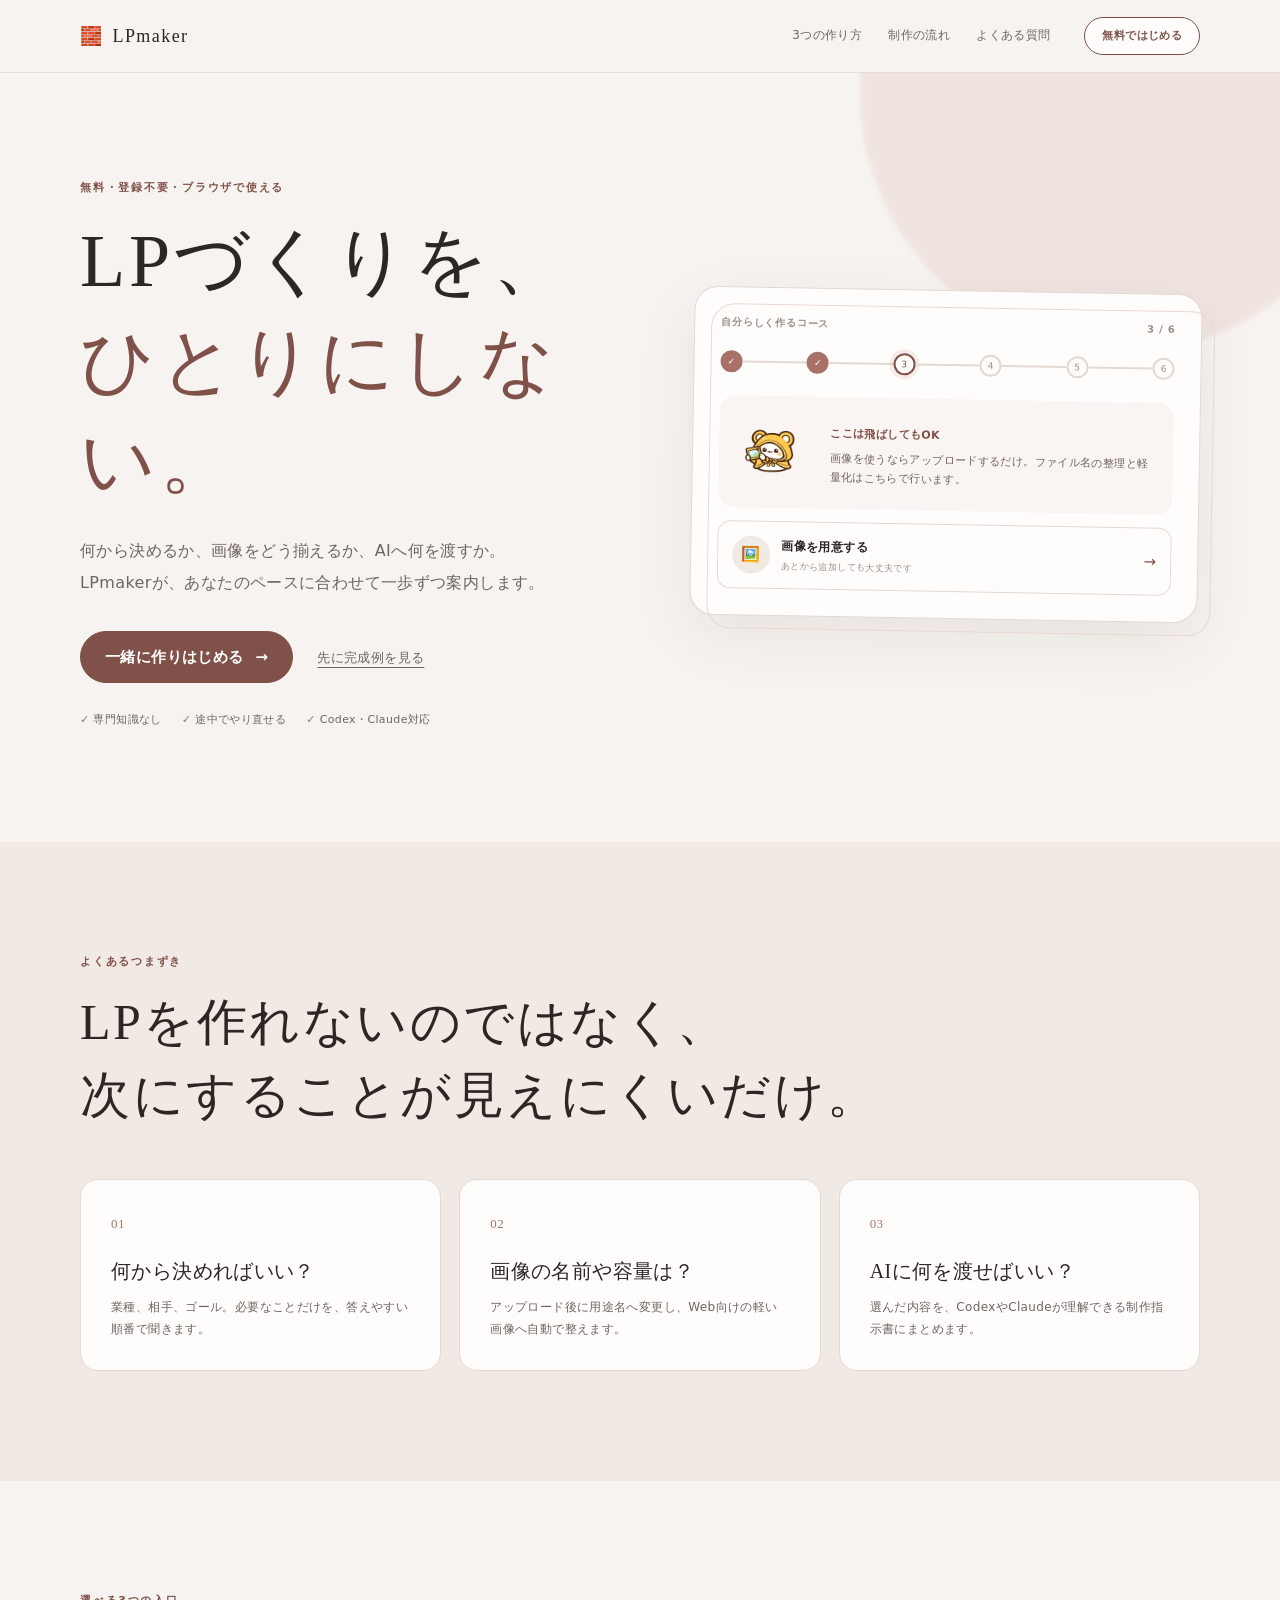
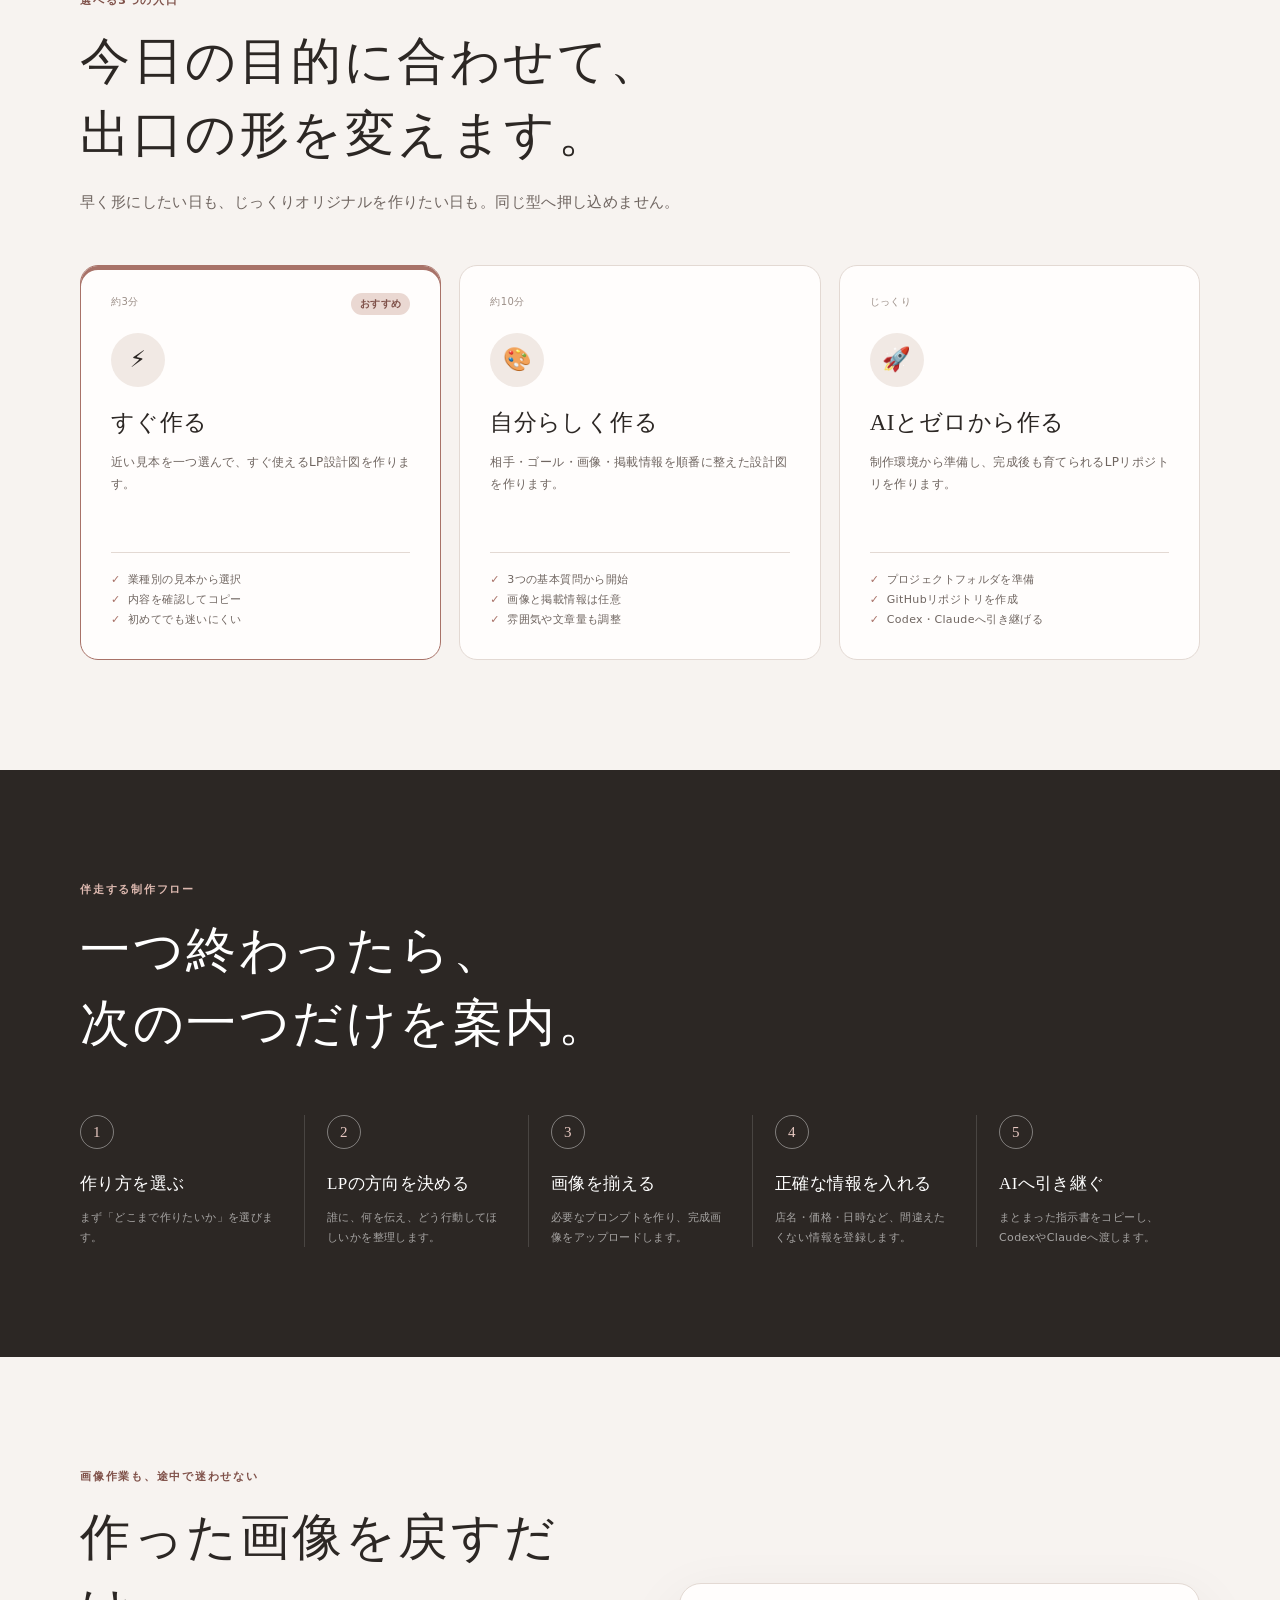
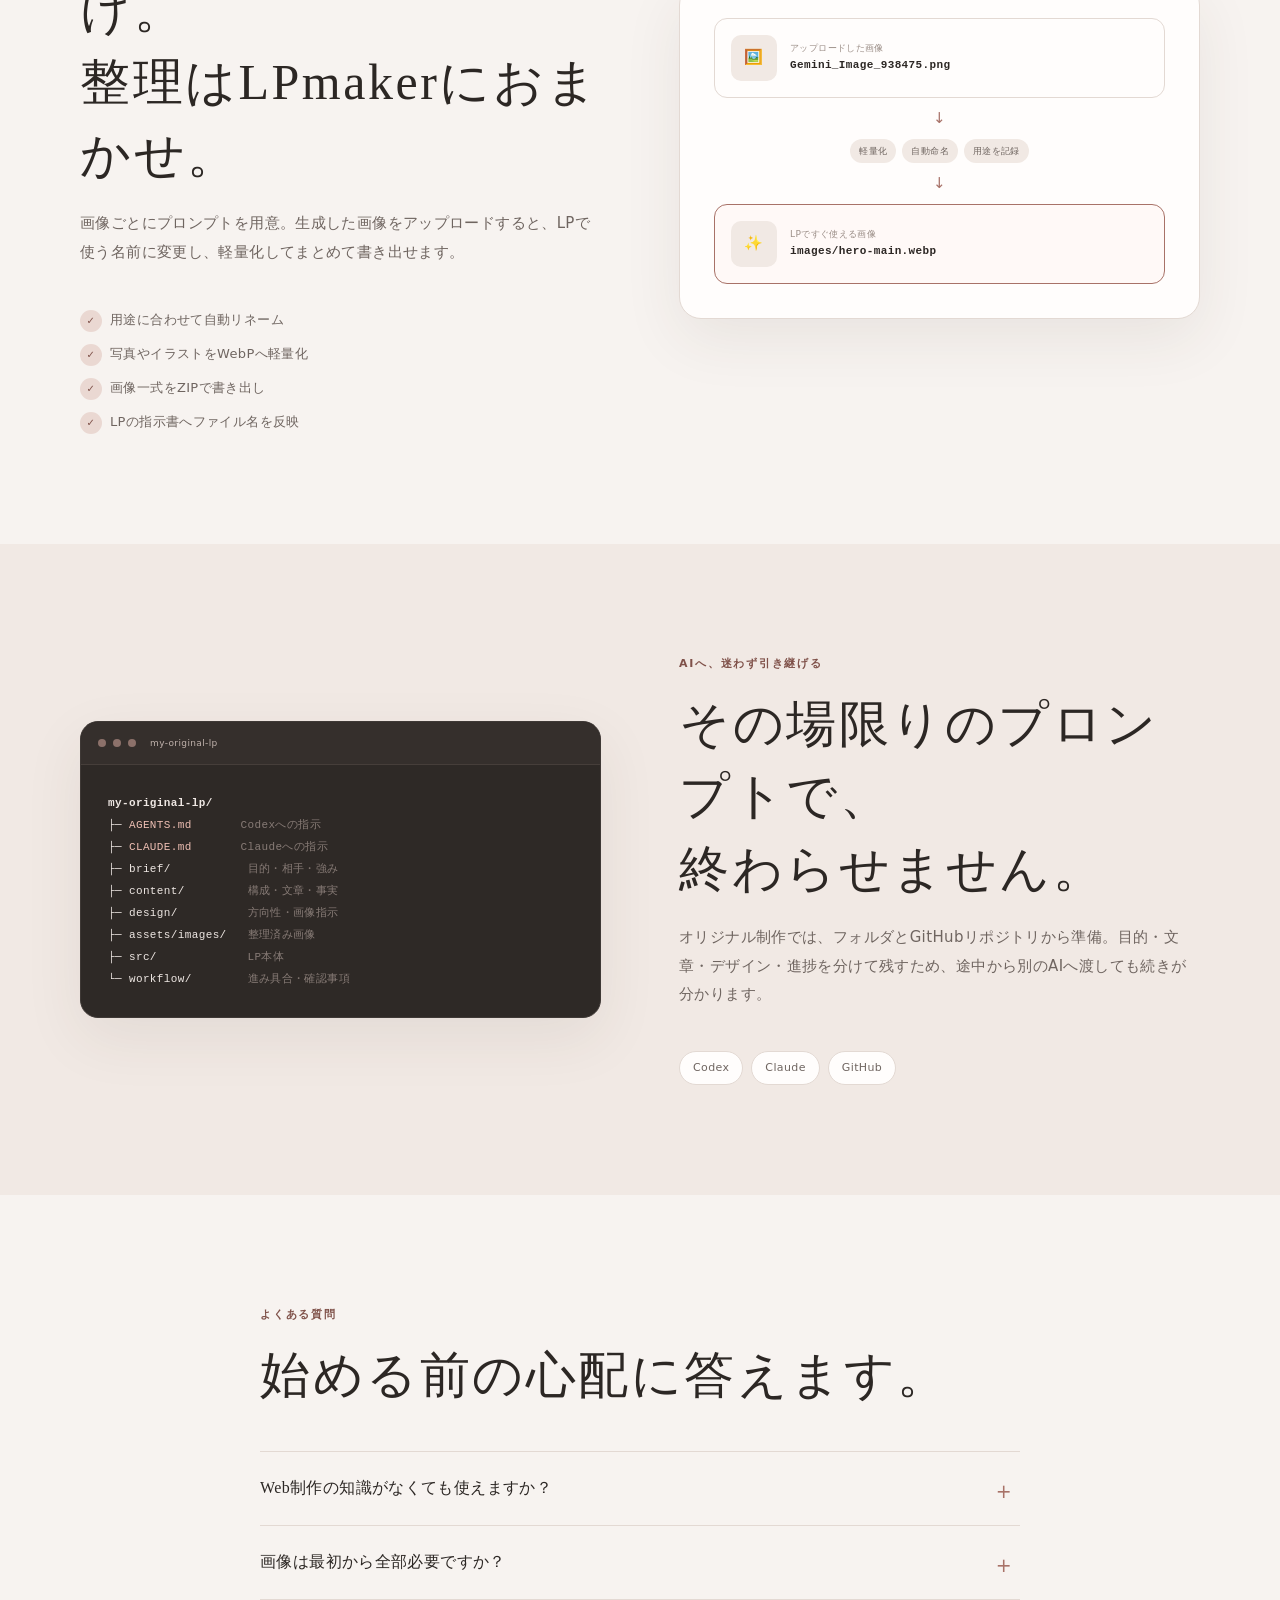
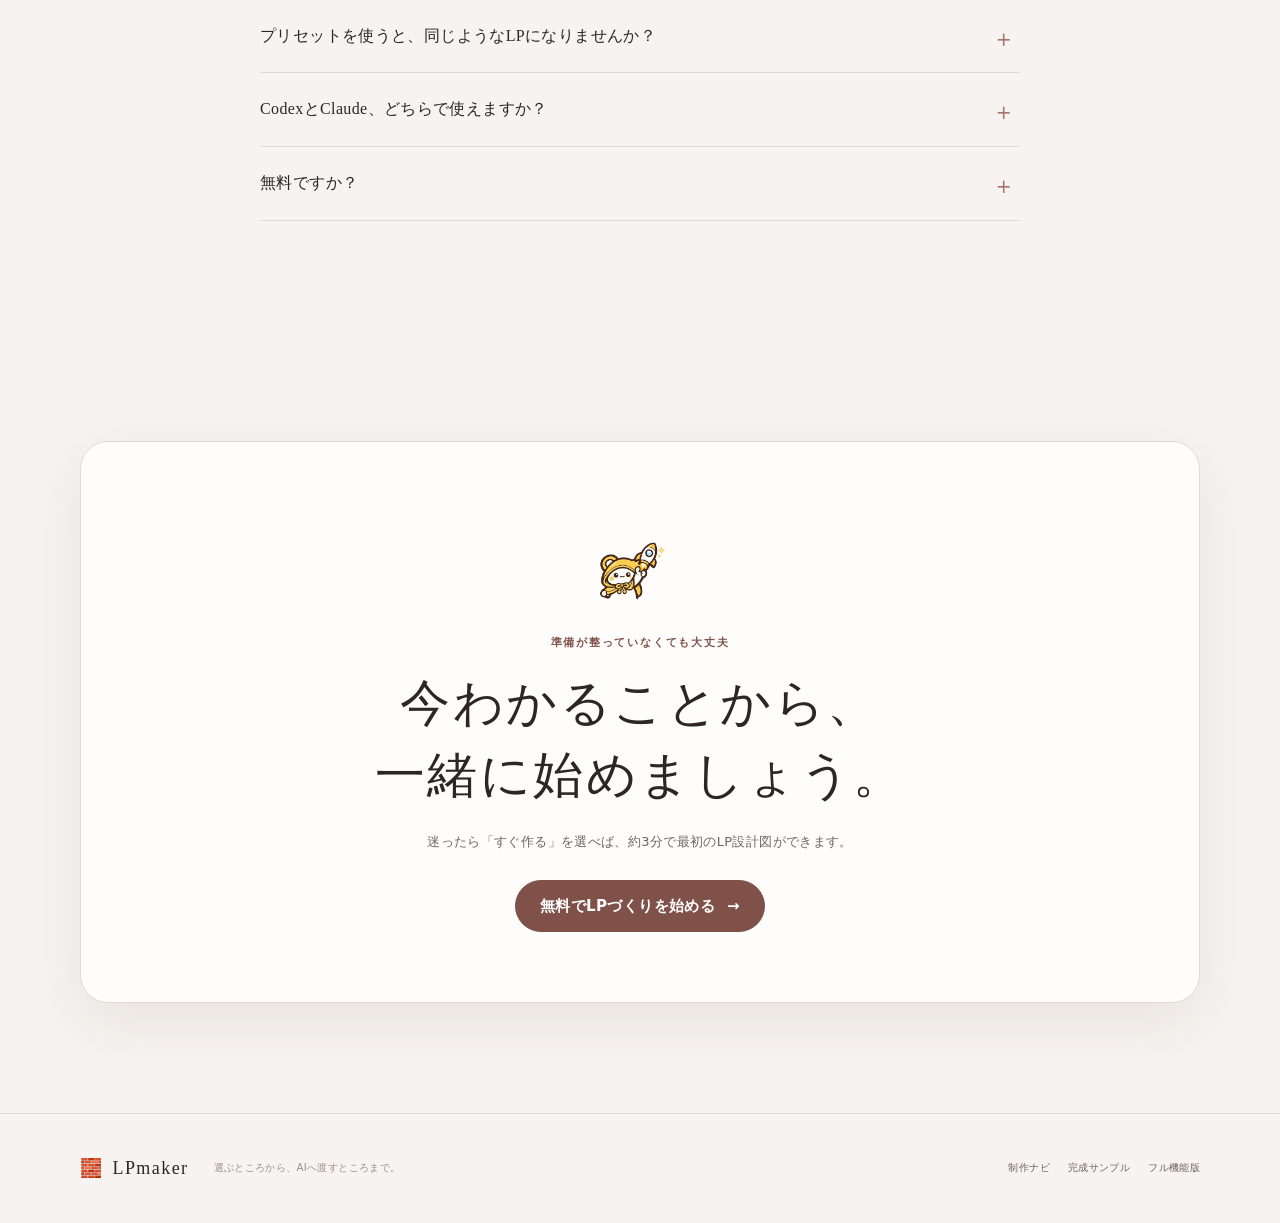
==== about/index.html @ a3dda632 "LPmaker説明LPを追加" ====
<!doctype html>
<html lang="ja">
<head>
  <meta charset="utf-8">
  <meta name="viewport" content="width=device-width,initial-scale=1">
  <title>LPmaker ― LPづくりを、ひとりにしない。</title>
  <meta name="description" content="見本からすぐ作る、自分らしく整える、AIとゼロから作る。LPmakerは画像整理やGitHub準備まで、一歩ずつ伴走する無料のLP制作ナビです。">
  <meta property="og:type" content="website">
  <meta property="og:title" content="LPmaker ― LPづくりを、ひとりにしない。">
  <meta property="og:description" content="選ぶところから、画像整理、AIへの受け渡しまで。一歩ずつ進める無料のLP制作ナビ。">
  <meta property="og:image" content="https://raw.githubusercontent.com/mochipj2025/LPmaker-2026/main/about/og.webp">
  <meta property="og:image:width" content="1200">
  <meta property="og:image:height" content="630">
  <meta name="twitter:card" content="summary_large_image">
  <meta name="twitter:image" content="https://raw.githubusercontent.com/mochipj2025/LPmaker-2026/main/about/og.webp">
  <link rel="icon" type="image/webp" href="../assets/mascot/mascot-plain.webp">
  <link rel="stylesheet" href="style.css?v=20260719-1">
</head>
<body>
  <header class="site-header">
    <div class="container site-header__inner">
      <a class="brand" href="../index.html" aria-label="LPmakerトップへ">
        <span aria-hidden="true">🧱</span>
        <span>LPmaker</span>
      </a>
      <nav class="site-nav" aria-label="ページ内メニュー">
        <a href="#routes">3つの作り方</a>
        <a href="#flow">制作の流れ</a>
        <a href="#faq">よくある質問</a>
      </nav>
      <a class="button button--small" href="../v2/index.html">無料ではじめる</a>
    </div>
  </header>

  <main>
    <section class="hero">
      <div class="container hero__grid">
        <div class="hero__copy">
          <p class="eyebrow">無料・登録不要・ブラウザで使える</p>
          <h1>LPづくりを、<br><em>ひとりにしない。</em></h1>
          <p class="hero__lead">
            何から決めるか、画像をどう揃えるか、AIへ何を渡すか。<br class="desktop-only">
            LPmakerが、あなたのペースに合わせて一歩ずつ案内します。
          </p>
          <div class="hero__actions">
            <a class="button button--primary" href="../v2/index.html">一緒に作りはじめる <span aria-hidden="true">→</span></a>
            <a class="text-link" href="../samples/index.html">先に完成例を見る</a>
          </div>
          <ul class="hero__facts" aria-label="LPmakerの特徴">
            <li><span aria-hidden="true">✓</span> 専門知識なし</li>
            <li><span aria-hidden="true">✓</span> 途中でやり直せる</li>
            <li><span aria-hidden="true">✓</span> Codex・Claude対応</li>
          </ul>
        </div>

        <div class="hero-guide" aria-label="LPmakerの伴走画面イメージ">
          <div class="hero-guide__top">
            <span>自分らしく作るコース</span>
            <span>3 / 6</span>
          </div>
          <div class="mini-progress" aria-hidden="true">
            <span class="is-done">✓</span><i></i>
            <span class="is-done">✓</span><i></i>
            <span class="is-current">3</span><i></i>
            <span>4</span><i></i>
            <span>5</span><i></i>
            <span>6</span>
          </div>
          <div class="guide-message">
            <img src="../assets/mascot/mascot-image.webp" alt="画像づくりを案内するマスコット" width="96" height="96" decoding="async">
            <div>
              <b>ここは飛ばしてもOK</b>
              <p>画像を使うならアップロードするだけ。ファイル名の整理と軽量化はこちらで行います。</p>
            </div>
          </div>
          <div class="guide-task">
            <span class="guide-task__icon" aria-hidden="true">🖼️</span>
            <div><b>画像を用意する</b><small>あとから追加しても大丈夫です</small></div>
            <span class="guide-task__next" aria-hidden="true">→</span>
          </div>
        </div>
      </div>
    </section>

    <section class="section section--soft" aria-labelledby="worry-title">
      <div class="container">
        <p class="section-kicker">よくあるつまずき</p>
        <h2 id="worry-title">LPを作れないのではなく、<br>次にすることが見えにくいだけ。</h2>
        <div class="worry-grid">
          <article class="worry-card">
            <span aria-hidden="true">01</span>
            <h3>何から決めればいい？</h3>
            <p>業種、相手、ゴール。必要なことだけを、答えやすい順番で聞きます。</p>
          </article>
          <article class="worry-card">
            <span aria-hidden="true">02</span>
            <h3>画像の名前や容量は？</h3>
            <p>アップロード後に用途名へ変更し、Web向けの軽い画像へ自動で整えます。</p>
          </article>
          <article class="worry-card">
            <span aria-hidden="true">03</span>
            <h3>AIに何を渡せばいい？</h3>
            <p>選んだ内容を、CodexやClaudeが理解できる制作指示書にまとめます。</p>
          </article>
        </div>
      </div>
    </section>

    <section class="section" id="routes" aria-labelledby="routes-title">
      <div class="container">
        <p class="section-kicker">選べる3つの入口</p>
        <h2 id="routes-title">今日の目的に合わせて、<br>出口の形を変えます。</h2>
        <p class="section-lead">早く形にしたい日も、じっくりオリジナルを作りたい日も。同じ型へ押し込めません。</p>

        <div class="route-grid">
          <article class="route-card route-card--recommended">
            <div class="route-card__meta"><span>約3分</span><b>おすすめ</b></div>
            <span class="route-card__icon" aria-hidden="true">⚡</span>
            <h3>すぐ作る</h3>
            <p>近い見本を一つ選んで、すぐ使えるLP設計図を作ります。</p>
            <ul>
              <li>業種別の見本から選択</li>
              <li>内容を確認してコピー</li>
              <li>初めてでも迷いにくい</li>
            </ul>
          </article>
          <article class="route-card">
            <div class="route-card__meta"><span>約10分</span></div>
            <span class="route-card__icon" aria-hidden="true">🎨</span>
            <h3>自分らしく作る</h3>
            <p>相手・ゴール・画像・掲載情報を順番に整えた設計図を作ります。</p>
            <ul>
              <li>3つの基本質問から開始</li>
              <li>画像と掲載情報は任意</li>
              <li>雰囲気や文章量も調整</li>
            </ul>
          </article>
          <article class="route-card">
            <div class="route-card__meta"><span>じっくり</span></div>
            <span class="route-card__icon" aria-hidden="true">🚀</span>
            <h3>AIとゼロから作る</h3>
            <p>制作環境から準備し、完成後も育てられるLPリポジトリを作ります。</p>
            <ul>
              <li>プロジェクトフォルダを準備</li>
              <li>GitHubリポジトリを作成</li>
              <li>Codex・Claudeへ引き継げる</li>
            </ul>
          </article>
        </div>
      </div>
    </section>

    <section class="section section--ink" id="flow" aria-labelledby="flow-title">
      <div class="container">
        <p class="section-kicker">伴走する制作フロー</p>
        <h2 id="flow-title">一つ終わったら、<br>次の一つだけを案内。</h2>
        <div class="flow-list">
          <article><span>1</span><div><h3>作り方を選ぶ</h3><p>まず「どこまで作りたいか」を選びます。</p></div></article>
          <article><span>2</span><div><h3>LPの方向を決める</h3><p>誰に、何を伝え、どう行動してほしいかを整理します。</p></div></article>
          <article><span>3</span><div><h3>画像を揃える</h3><p>必要なプロンプトを作り、完成画像をアップロードします。</p></div></article>
          <article><span>4</span><div><h3>正確な情報を入れる</h3><p>店名・価格・日時など、間違えたくない情報を登録します。</p></div></article>
          <article><span>5</span><div><h3>AIへ引き継ぐ</h3><p>まとまった指示書をコピーし、CodexやClaudeへ渡します。</p></div></article>
        </div>
      </div>
    </section>

    <section class="section" aria-labelledby="image-title">
      <div class="container feature-grid">
        <div>
          <p class="section-kicker">画像作業も、途中で迷わせない</p>
          <h2 id="image-title">作った画像を戻すだけ。<br>整理はLPmakerにおまかせ。</h2>
          <p class="section-lead">
            画像ごとにプロンプトを用意。生成した画像をアップロードすると、LPで使う名前に変更し、軽量化してまとめて書き出せます。
          </p>
          <ul class="check-list">
            <li><span>✓</span>用途に合わせて自動リネーム</li>
            <li><span>✓</span>写真やイラストをWebPへ軽量化</li>
            <li><span>✓</span>画像一式をZIPで書き出し</li>
            <li><span>✓</span>LPの指示書へファイル名を反映</li>
          </ul>
        </div>
        <div class="rename-demo" aria-label="画像の自動整理例">
          <div class="rename-demo__file rename-demo__file--before">
            <span aria-hidden="true">🖼️</span>
            <div><small>アップロードした画像</small><b>Gemini_Image_938475.png</b></div>
          </div>
          <span class="rename-demo__arrow" aria-hidden="true">↓</span>
          <div class="rename-demo__process"><span>軽量化</span><span>自動命名</span><span>用途を記録</span></div>
          <span class="rename-demo__arrow" aria-hidden="true">↓</span>
          <div class="rename-demo__file rename-demo__file--after">
            <span aria-hidden="true">✨</span>
            <div><small>LPですぐ使える画像</small><b>images/hero-main.webp</b></div>
          </div>
        </div>
      </div>
    </section>

    <section class="section section--soft" aria-labelledby="handoff-title">
      <div class="container feature-grid feature-grid--reverse">
        <div class="folder-demo" aria-label="オリジナルLPのフォルダ構成例">
          <div class="folder-demo__bar"><i></i><i></i><i></i><span>my-original-lp</span></div>
          <pre><b>my-original-lp/</b>
├─ <strong>AGENTS.md</strong>       <em>Codexへの指示</em>
├─ <strong>CLAUDE.md</strong>       <em>Claudeへの指示</em>
├─ brief/           <em>目的・相手・強み</em>
├─ content/         <em>構成・文章・事実</em>
├─ design/          <em>方向性・画像指示</em>
├─ assets/images/   <em>整理済み画像</em>
├─ src/             <em>LP本体</em>
└─ workflow/        <em>進み具合・確認事項</em></pre>
        </div>
        <div>
          <p class="section-kicker">AIへ、迷わず引き継げる</p>
          <h2 id="handoff-title">その場限りのプロンプトで、<br>終わらせません。</h2>
          <p class="section-lead">
            オリジナル制作では、フォルダとGitHubリポジトリから準備。目的・文章・デザイン・進捗を分けて残すため、途中から別のAIへ渡しても続きが分かります。
          </p>
          <div class="ai-tags"><span>Codex</span><span>Claude</span><span>GitHub</span></div>
        </div>
      </div>
    </section>

    <section class="section" id="faq" aria-labelledby="faq-title">
      <div class="container container--narrow">
        <p class="section-kicker">よくある質問</p>
        <h2 id="faq-title">始める前の心配に答えます。</h2>
        <div class="faq-list">
          <details>
            <summary>Web制作の知識がなくても使えますか？</summary>
            <p>はい。最初は業種・相手・ゴールなど、答えやすい質問から始まります。専門用語を入力する必要はありません。</p>
          </details>
          <details>
            <summary>画像は最初から全部必要ですか？</summary>
            <p>必要ありません。画像工程は飛ばして先へ進めます。あとから戻って追加できます。</p>
          </details>
          <details>
            <summary>プリセットを使うと、同じようなLPになりませんか？</summary>
            <p>プリセットは短時間で方向を決める入口です。自分らしく作るコースや、AIとゼロから作るコースでは、相手・強み・表現を個別に組み立てます。</p>
          </details>
          <details>
            <summary>CodexとClaude、どちらで使えますか？</summary>
            <p>どちらでも使えます。オリジナル制作ではAGENTS.mdとCLAUDE.mdを用意し、同じプロジェクトを引き継げる形にします。</p>
          </details>
          <details>
            <summary>無料ですか？</summary>
            <p>LPmaker自体は無料・登録不要です。外部の画像生成AIやCodex、Claudeなどの利用料金は、それぞれのサービス条件に従います。</p>
          </details>
        </div>
      </div>
    </section>

    <section class="final-cta">
      <div class="container final-cta__inner">
        <img src="../assets/mascot/mascot-launch.webp" alt="一緒にLP制作を始めるマスコット" width="132" height="132" loading="lazy" decoding="async">
        <p class="section-kicker">準備が整っていなくても大丈夫</p>
        <h2>今わかることから、<br>一緒に始めましょう。</h2>
        <p>迷ったら「すぐ作る」を選べば、約3分で最初のLP設計図ができます。</p>
        <a class="button button--primary" href="../v2/index.html">無料でLPづくりを始める <span aria-hidden="true">→</span></a>
      </div>
    </section>
  </main>

  <footer class="site-footer">
    <div class="container site-footer__inner">
      <a class="brand" href="../index.html"><span aria-hidden="true">🧱</span><span>LPmaker</span></a>
      <p>選ぶところから、AIへ渡すところまで。</p>
      <div><a href="../v2/index.html">制作ナビ</a><a href="../samples/index.html">完成サンプル</a><a href="../index.html">フル機能版</a></div>
    </div>
  </footer>
</body>
</html>
---- about/style.css ----
:root {
  --paper: #f7f3f0;
  --surface: #fffdfc;
  --surface-soft: #f1e9e4;
  --ink: #2c2724;
  --ink-soft: #6f6560;
  --ink-faint: #9b8e87;
  --rose: #a87268;
  --rose-deep: #7f5149;
  --rose-soft: #ead8d2;
  --line: #e3d9d3;
  --serif: "Yu Mincho", "YuMincho", "Hiragino Mincho ProN", Georgia, serif;
  --sans: "Yu Gothic", "Hiragino Sans", "Noto Sans JP", "Segoe UI", system-ui, sans-serif;
  --shadow: 0 20px 60px rgba(69, 49, 42, 0.08);
}

* { box-sizing: border-box; }
html { scroll-behavior: smooth; }
body {
  margin: 0;
  background: var(--paper);
  color: var(--ink);
  font-family: var(--sans);
  font-size: 15px;
  line-height: 1.8;
  letter-spacing: 0.025em;
  -webkit-font-smoothing: antialiased;
}

a { color: inherit; }
img { max-width: 100%; }
.container { width: min(1120px, calc(100% - 48px)); margin-inline: auto; }
.container--narrow { width: min(760px, calc(100% - 48px)); }

.site-header {
  position: sticky;
  top: 0;
  z-index: 10;
  border-bottom: 1px solid rgba(227, 217, 211, 0.8);
  background: rgba(247, 243, 240, 0.9);
  backdrop-filter: blur(14px);
}
.site-header__inner { display: flex; min-height: 72px; align-items: center; gap: 34px; }
.brand { display: inline-flex; align-items: center; gap: 9px; font-family: var(--serif); font-size: 18px; letter-spacing: 0.08em; text-decoration: none; }
.site-nav { display: flex; gap: 26px; margin-left: auto; }
.site-nav a { color: var(--ink-soft); font-size: 12px; text-decoration: none; }
.site-nav a:hover { color: var(--rose-deep); }

.button {
  display: inline-flex;
  min-height: 52px;
  align-items: center;
  justify-content: center;
  gap: 12px;
  padding: 0 24px;
  border: 1px solid var(--rose-deep);
  border-radius: 999px;
  background: var(--surface);
  color: var(--rose-deep);
  font-weight: 700;
  text-decoration: none;
  transition: transform .2s ease, box-shadow .2s ease, background .2s ease;
}
.button:hover { transform: translateY(-2px); box-shadow: 0 10px 26px rgba(127, 81, 73, 0.15); }
.button--primary { background: var(--rose-deep); color: #fff; }
.button--small { min-height: 38px; padding-inline: 17px; font-size: 11px; }
.text-link { color: var(--ink-soft); font-size: 13px; text-underline-offset: 5px; }

.hero { position: relative; overflow: hidden; padding: 105px 0 112px; }
.hero::before { position: absolute; z-index: -1; width: 520px; height: 520px; border-radius: 50%; background: var(--rose-soft); content: ""; opacity: .52; filter: blur(2px); top: -240px; right: -100px; }
.hero__grid { display: grid; grid-template-columns: 1.03fr .97fr; gap: 72px; align-items: center; }
.eyebrow, .section-kicker { margin: 0 0 14px; color: var(--rose-deep); font-size: 11px; font-weight: 700; letter-spacing: .16em; }
h1, h2, h3, p { margin-top: 0; }
h1, h2 { font-family: var(--serif); font-weight: 400; letter-spacing: .05em; }
h1 { margin-bottom: 24px; font-size: clamp(42px, 6vw, 74px); line-height: 1.35; }
h1 em { color: var(--rose-deep); font-style: normal; }
.hero__lead { margin-bottom: 32px; color: var(--ink-soft); font-size: 16px; line-height: 2; }
.hero__actions { display: flex; align-items: center; gap: 24px; }
.hero__facts { display: flex; flex-wrap: wrap; gap: 10px 20px; margin: 27px 0 0; padding: 0; color: var(--ink-soft); font-size: 11px; list-style: none; }
.hero__facts span { color: var(--rose); }

.hero-guide { position: relative; padding: 26px; border: 1px solid var(--line); border-radius: 24px; background: var(--surface); box-shadow: var(--shadow); transform: rotate(1deg); }
.hero-guide::after { position: absolute; z-index: -1; inset: 16px -14px -14px 16px; border: 1px solid var(--rose-soft); border-radius: 24px; content: ""; }
.hero-guide__top { display: flex; justify-content: space-between; margin-bottom: 19px; color: var(--ink-faint); font-size: 10px; font-weight: 700; letter-spacing: .08em; }
.mini-progress { display: flex; align-items: center; margin-bottom: 23px; }
.mini-progress span { display: grid; flex: 0 0 22px; width: 22px; height: 22px; place-items: center; border: 2px solid var(--line); border-radius: 50%; background: var(--surface); color: var(--ink-faint); font-size: 9px; }
.mini-progress span.is-done { border-color: var(--rose); background: var(--rose); color: #fff; }
.mini-progress span.is-current { border-color: var(--rose-deep); color: var(--rose-deep); box-shadow: 0 0 0 4px rgba(168, 114, 104, .12); }
.mini-progress i { flex: 1; height: 2px; background: var(--line); }
.guide-message { display: grid; grid-template-columns: 82px 1fr; gap: 14px; align-items: center; padding: 15px; border-radius: 16px; background: #faf5f2; }
.guide-message img { width: 82px; height: 82px; object-fit: contain; }
.guide-message b { color: var(--rose-deep); font-size: 11px; }
.guide-message p { margin: 4px 0 0; color: var(--ink-soft); font-size: 11px; line-height: 1.65; }
.guide-task { display: grid; grid-template-columns: 38px 1fr auto; gap: 11px; align-items: center; margin-top: 13px; padding: 14px; border: 1px solid var(--line); border-radius: 13px; }
.guide-task__icon { display: grid; width: 38px; height: 38px; place-items: center; border-radius: 50%; background: var(--surface-soft); }
.guide-task div { display: flex; flex-direction: column; }
.guide-task b { font-size: 12px; }
.guide-task small { color: var(--ink-faint); font-size: 9px; }
.guide-task__next { color: var(--rose-deep); }

.section { padding: 110px 0; }
.section--soft { background: var(--surface-soft); }
.section--ink { background: var(--ink); color: #fff; }
.section h2, .final-cta h2 { margin-bottom: 18px; font-size: clamp(31px, 4.4vw, 50px); line-height: 1.45; }
.section-lead { max-width: 690px; margin-bottom: 42px; color: var(--ink-soft); font-size: 15px; line-height: 1.9; }
.section--ink .section-kicker { color: #dcb8af; }

.worry-grid, .route-grid { display: grid; grid-template-columns: repeat(3, 1fr); gap: 18px; margin-top: 48px; }
.worry-card, .route-card { padding: 30px; border: 1px solid var(--line); border-radius: 18px; background: var(--surface); }
.worry-card > span { color: var(--rose); font-family: var(--serif); font-size: 13px; }
.worry-card h3 { margin: 16px 0 8px; font-family: var(--serif); font-size: 20px; font-weight: 400; }
.worry-card p { margin: 0; color: var(--ink-soft); font-size: 12px; }

.route-card { position: relative; padding-top: 27px; }
.route-card--recommended { border-color: var(--rose); box-shadow: inset 0 4px 0 var(--rose); }
.route-card__meta { display: flex; min-height: 22px; justify-content: space-between; color: var(--ink-faint); font-size: 10px; }
.route-card__meta b { padding: 2px 9px; border-radius: 999px; background: var(--rose-soft); color: var(--rose-deep); }
.route-card__icon { display: grid; width: 54px; height: 54px; margin: 18px 0 15px; place-items: center; border-radius: 50%; background: var(--surface-soft); font-size: 23px; }
.route-card h3 { margin-bottom: 9px; font-family: var(--serif); font-size: 23px; font-weight: 400; }
.route-card p { min-height: 82px; color: var(--ink-soft); font-size: 12px; }
.route-card ul { margin: 18px 0 0; padding: 17px 0 0; border-top: 1px solid var(--line); color: var(--ink-soft); font-size: 11px; list-style: none; }
.route-card li { position: relative; padding-left: 17px; }
.route-card li::before { position: absolute; left: 0; color: var(--rose); content: "✓"; }

.flow-list { display: grid; grid-template-columns: repeat(5, 1fr); gap: 0; margin-top: 56px; }
.flow-list article { position: relative; padding: 0 22px; border-left: 1px solid rgba(255,255,255,.14); }
.flow-list article:first-child { padding-left: 0; border-left: 0; }
.flow-list article > span { display: grid; width: 34px; height: 34px; margin-bottom: 20px; place-items: center; border: 1px solid rgba(255,255,255,.4); border-radius: 50%; color: #e7c8c1; font-family: var(--serif); }
.flow-list h3 { margin-bottom: 8px; font-family: var(--serif); font-size: 17px; font-weight: 400; }
.flow-list p { margin: 0; color: rgba(255,255,255,.58); font-size: 11px; }

.feature-grid { display: grid; grid-template-columns: 1fr 1fr; gap: 78px; align-items: center; }
.feature-grid--reverse > :first-child { order: 0; }
.check-list { display: grid; gap: 10px; margin: 0; padding: 0; color: var(--ink-soft); font-size: 13px; list-style: none; }
.check-list span { display: inline-grid; width: 22px; height: 22px; margin-right: 8px; place-items: center; border-radius: 50%; background: var(--rose-soft); color: var(--rose-deep); font-size: 10px; }

.rename-demo { padding: 34px; border: 1px solid var(--line); border-radius: 22px; background: var(--surface); box-shadow: var(--shadow); }
.rename-demo__file { display: grid; grid-template-columns: 46px 1fr; gap: 13px; align-items: center; padding: 16px; border: 1px solid var(--line); border-radius: 13px; }
.rename-demo__file > span { display: grid; width: 46px; height: 46px; place-items: center; border-radius: 10px; background: var(--surface-soft); }
.rename-demo__file div { display: flex; min-width: 0; flex-direction: column; }
.rename-demo__file small { color: var(--ink-faint); font-size: 9px; }
.rename-demo__file b { overflow: hidden; font-family: ui-monospace, Consolas, monospace; font-size: 11px; text-overflow: ellipsis; white-space: nowrap; }
.rename-demo__file--after { border-color: var(--rose); background: #fff9f7; }
.rename-demo__arrow { display: block; padding: 7px 0; color: var(--rose); text-align: center; }
.rename-demo__process { display: flex; justify-content: center; gap: 6px; }
.rename-demo__process span { padding: 4px 9px; border-radius: 999px; background: var(--surface-soft); color: var(--ink-soft); font-size: 9px; }

.folder-demo { overflow: hidden; border: 1px solid #3f3936; border-radius: 18px; background: #2e2926; color: #efe8e4; box-shadow: var(--shadow); }
.folder-demo__bar { display: flex; align-items: center; gap: 7px; padding: 13px 17px; border-bottom: 1px solid #463e3a; background: #352f2c; }
.folder-demo__bar i { width: 8px; height: 8px; border-radius: 50%; background: #8c716a; }
.folder-demo__bar span { margin-left: 7px; color: #c0b2ac; font-size: 9px; }
.folder-demo pre { margin: 0; padding: 27px; font-family: ui-monospace, Consolas, monospace; font-size: 11px; line-height: 2; white-space: pre-wrap; }
.folder-demo strong { color: #efc0b4; font-weight: 400; }
.folder-demo em { color: #877b76; font-style: normal; }
.ai-tags { display: flex; gap: 8px; }
.ai-tags span { padding: 6px 13px; border: 1px solid var(--line); border-radius: 999px; background: var(--surface); color: var(--ink-soft); font-size: 11px; }

.faq-list { margin-top: 40px; border-top: 1px solid var(--line); }
.faq-list details { border-bottom: 1px solid var(--line); }
.faq-list summary { position: relative; padding: 22px 44px 22px 0; cursor: pointer; font-family: var(--serif); font-size: 16px; list-style: none; }
.faq-list summary::-webkit-details-marker { display: none; }
.faq-list summary::after { position: absolute; top: 22px; right: 8px; color: var(--rose); content: "+"; font-family: var(--sans); font-size: 19px; }
.faq-list details[open] summary::after { content: "−"; }
.faq-list details p { margin: -5px 0 22px; padding-right: 50px; color: var(--ink-soft); font-size: 12px; }

.final-cta { padding: 110px 0; text-align: center; }
.final-cta__inner { padding: 70px 28px; border: 1px solid var(--line); border-radius: 28px; background: var(--surface); box-shadow: var(--shadow); }
.final-cta img { width: 112px; height: 112px; object-fit: contain; }
.final-cta h2 { margin-top: 8px; }
.final-cta p:not(.section-kicker) { margin-bottom: 27px; color: var(--ink-soft); font-size: 13px; }

.site-footer { padding: 38px 0; border-top: 1px solid var(--line); }
.site-footer__inner { display: grid; grid-template-columns: auto 1fr auto; gap: 25px; align-items: center; }
.site-footer p { margin: 0; color: var(--ink-faint); font-size: 10px; }
.site-footer__inner > div { display: flex; gap: 18px; }
.site-footer__inner > div a { color: var(--ink-soft); font-size: 10px; text-decoration: none; }

@media (max-width: 900px) {
  .site-nav { display: none; }
  .site-header__inner { gap: 16px; }
  .site-header .button { margin-left: auto; }
  .hero { padding: 76px 0 88px; }
  .hero__grid, .feature-grid { grid-template-columns: 1fr; gap: 52px; }
  .hero__copy { max-width: 680px; }
  .hero-guide { width: min(580px, 100%); justify-self: center; }
  .worry-grid, .route-grid { grid-template-columns: 1fr; }
  .route-card p { min-height: 0; }
  .flow-list { grid-template-columns: 1fr; gap: 24px; }
  .flow-list article, .flow-list article:first-child { display: grid; grid-template-columns: 42px 1fr; gap: 16px; padding: 0; border: 0; }
  .flow-list article > span { margin: 0; }
  .feature-grid--reverse > :first-child { order: 2; }
}

@media (max-width: 560px) {
  .container, .container--narrow { width: min(100% - 32px, 1120px); }
  .site-header__inner { min-height: 62px; }
  .brand { font-size: 15px; }
  .site-header .button { min-height: 34px; padding-inline: 13px; font-size: 10px; }
  .hero { padding: 58px 0 68px; }
  h1 { font-size: 39px; }
  .hero__lead { font-size: 14px; line-height: 1.8; }
  .desktop-only { display: none; }
  .hero__actions { align-items: stretch; flex-direction: column; gap: 14px; }
  .hero__actions .button { width: 100%; }
  .hero__actions .text-link { text-align: center; }
  .hero-guide { padding: 18px; transform: none; }
  .guide-message { grid-template-columns: 62px 1fr; padding: 12px; }
  .guide-message img { width: 62px; height: 62px; }
  .section { padding: 76px 0; }
  .section h2, .final-cta h2 { font-size: 30px; }
  .worry-grid, .route-grid { margin-top: 34px; }
  .worry-card, .route-card { padding: 24px; }
  .rename-demo { padding: 20px 16px; }
  .rename-demo__process { flex-wrap: wrap; }
  .folder-demo pre { padding: 20px; font-size: 9.5px; }
  .faq-list summary { font-size: 14px; line-height: 1.6; }
  .final-cta { padding: 72px 0; }
  .final-cta__inner { padding: 48px 20px; }
  .site-footer__inner { grid-template-columns: 1fr; text-align: center; }
  .site-footer__inner .brand, .site-footer__inner > div { justify-content: center; }
}

@media (prefers-reduced-motion: reduce) {
  html { scroll-behavior: auto; }
  *, *::before, *::after { transition: none !important; }
}
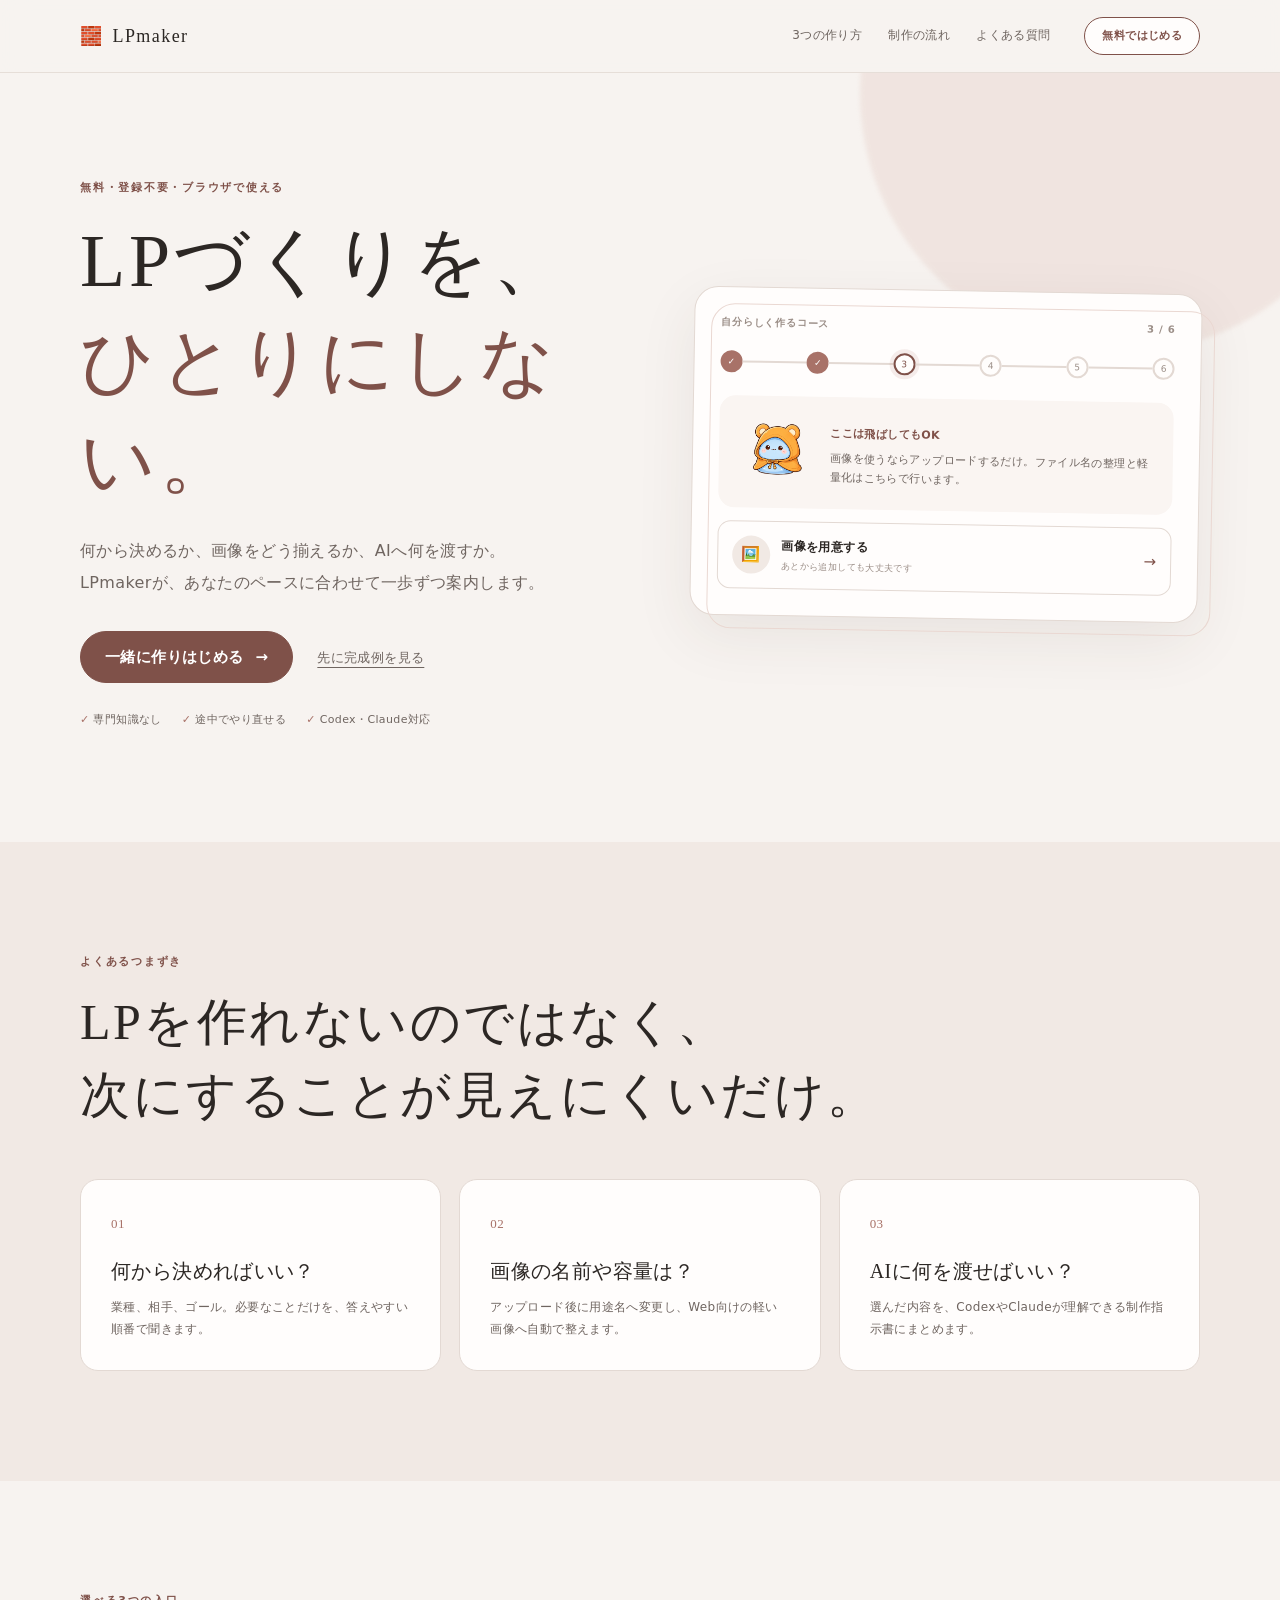
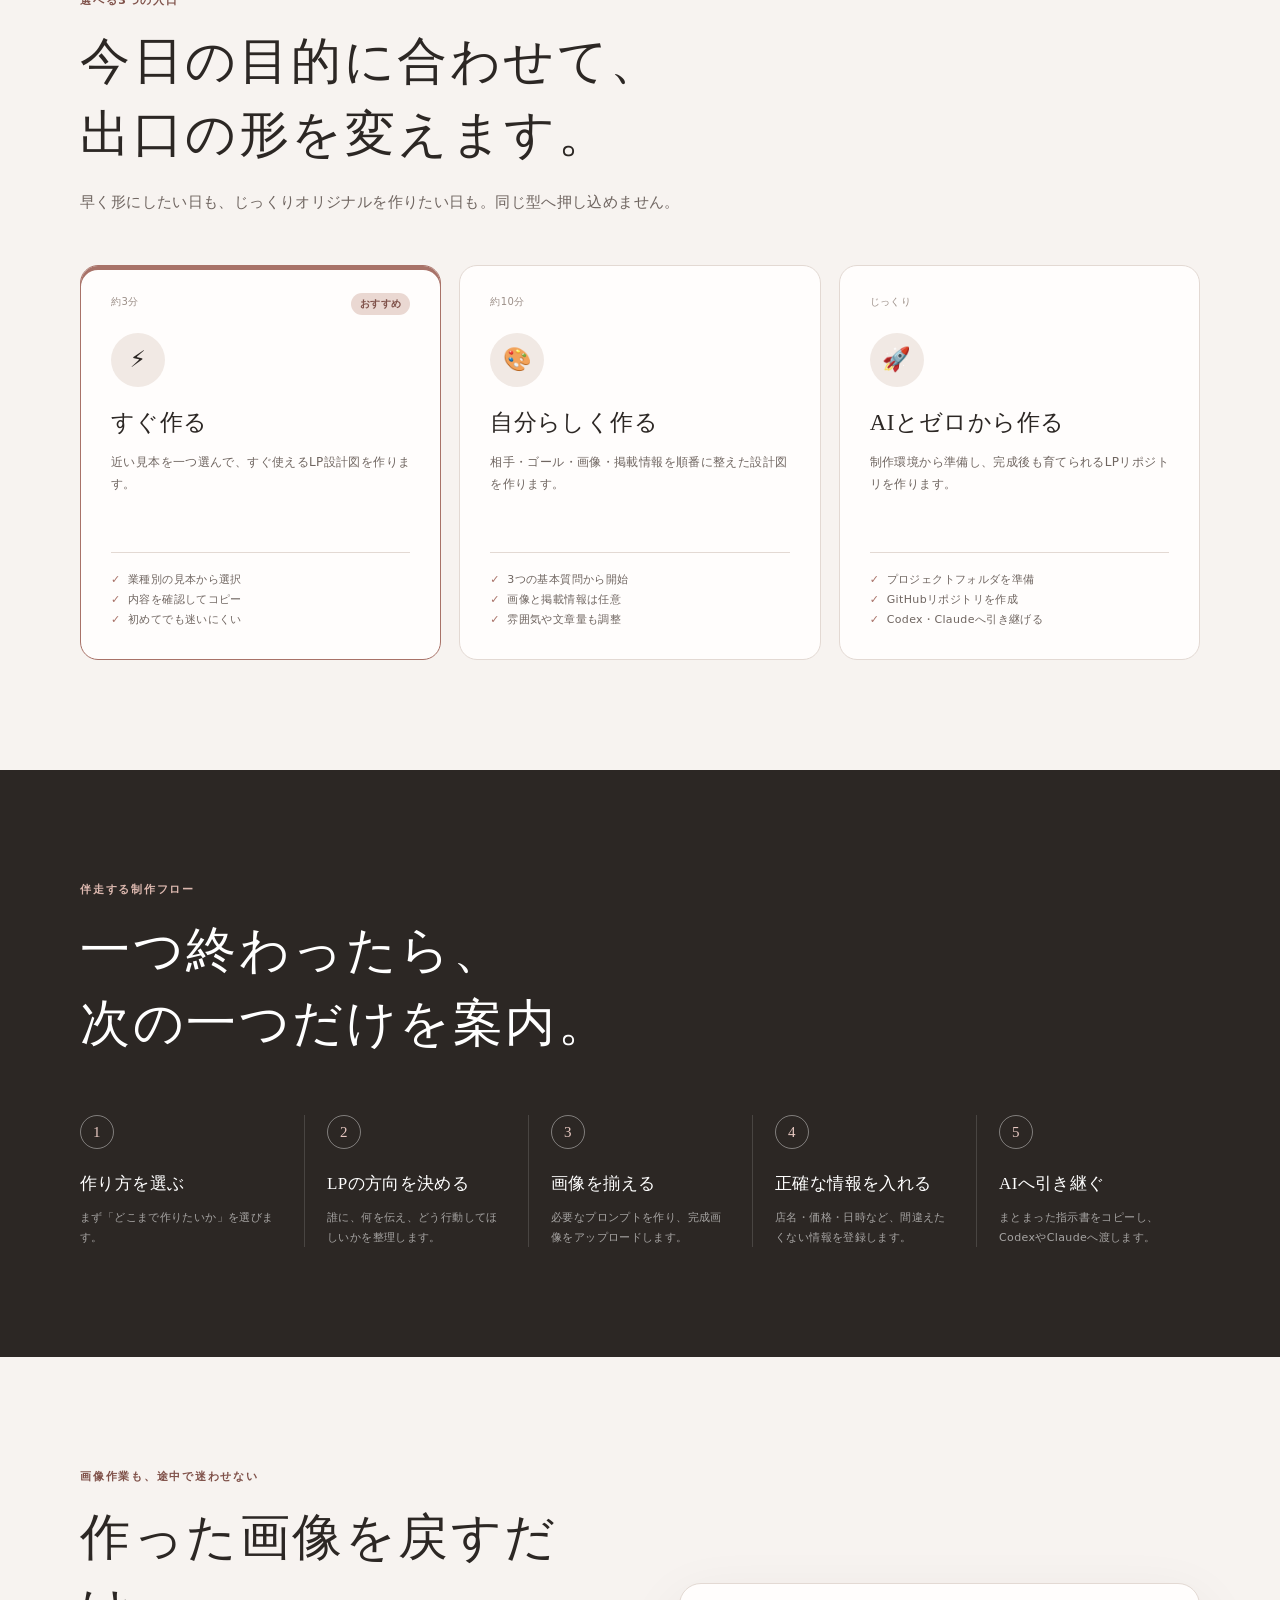
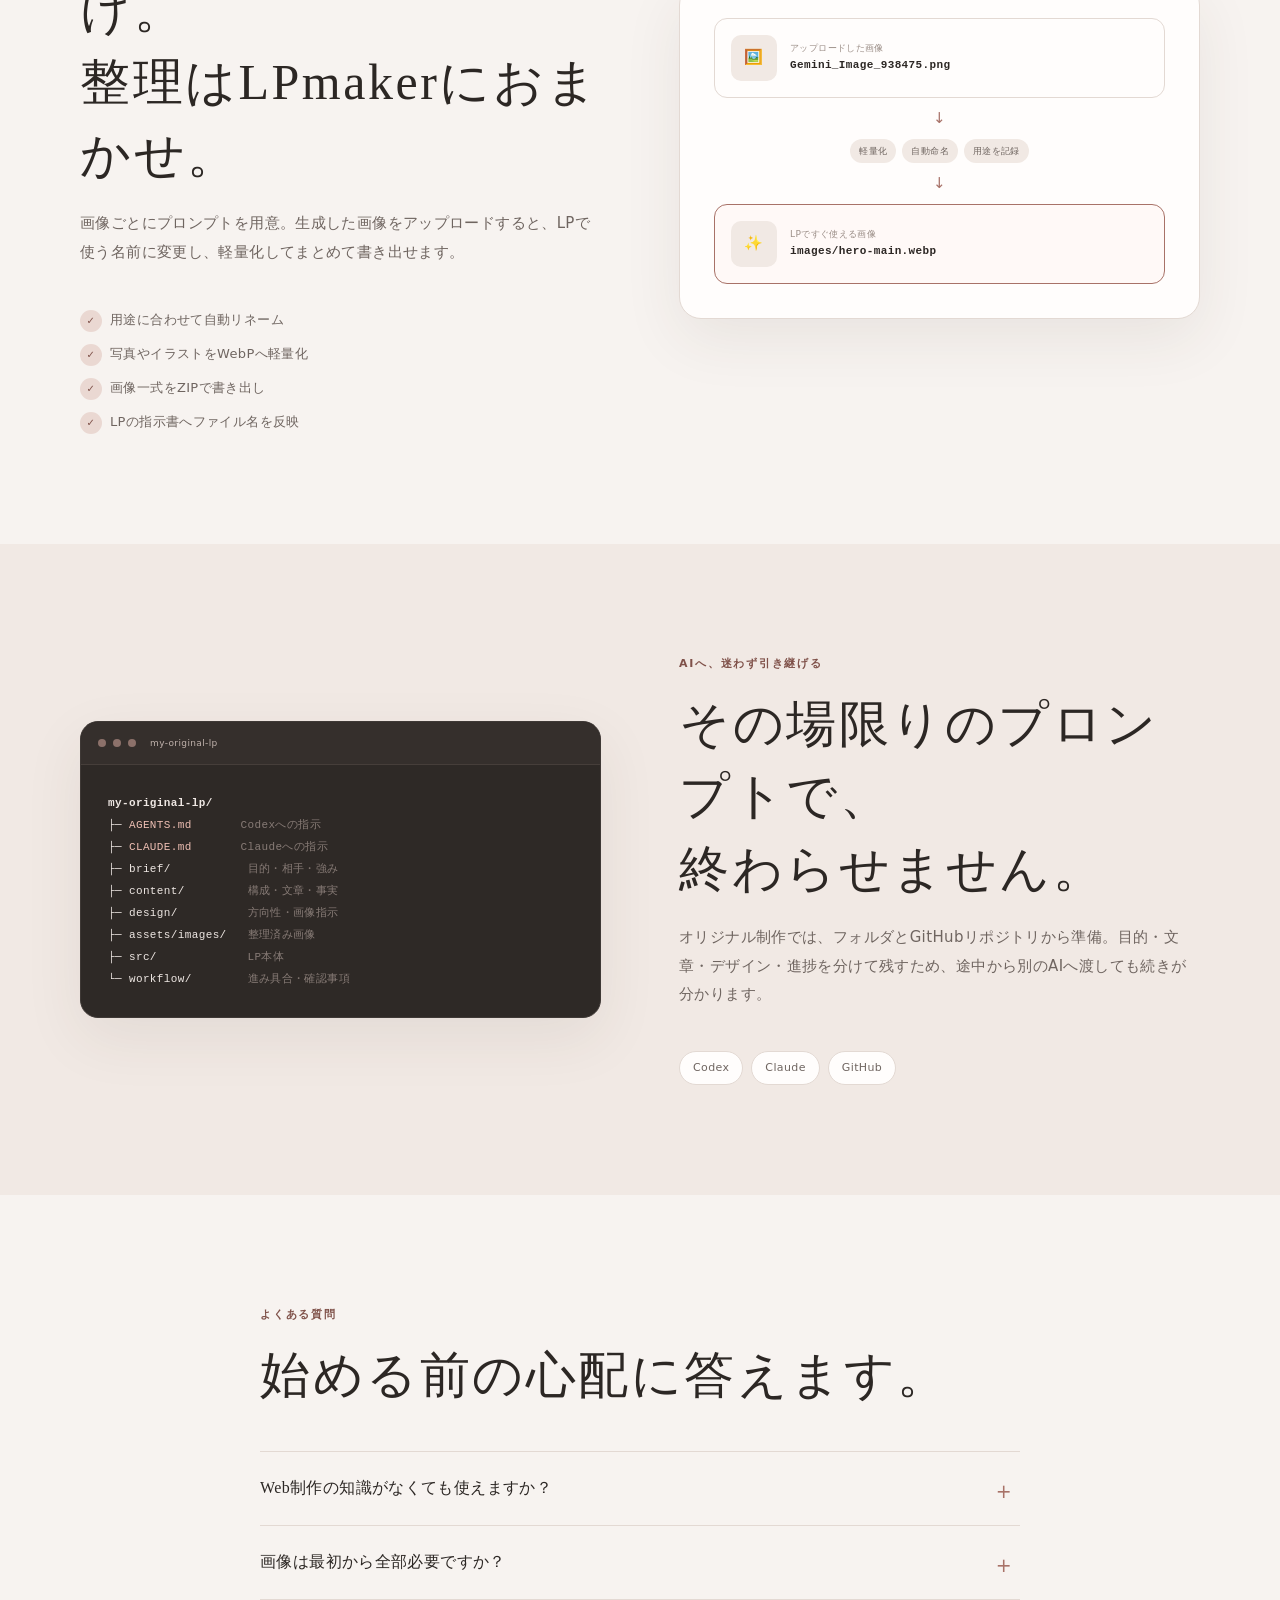
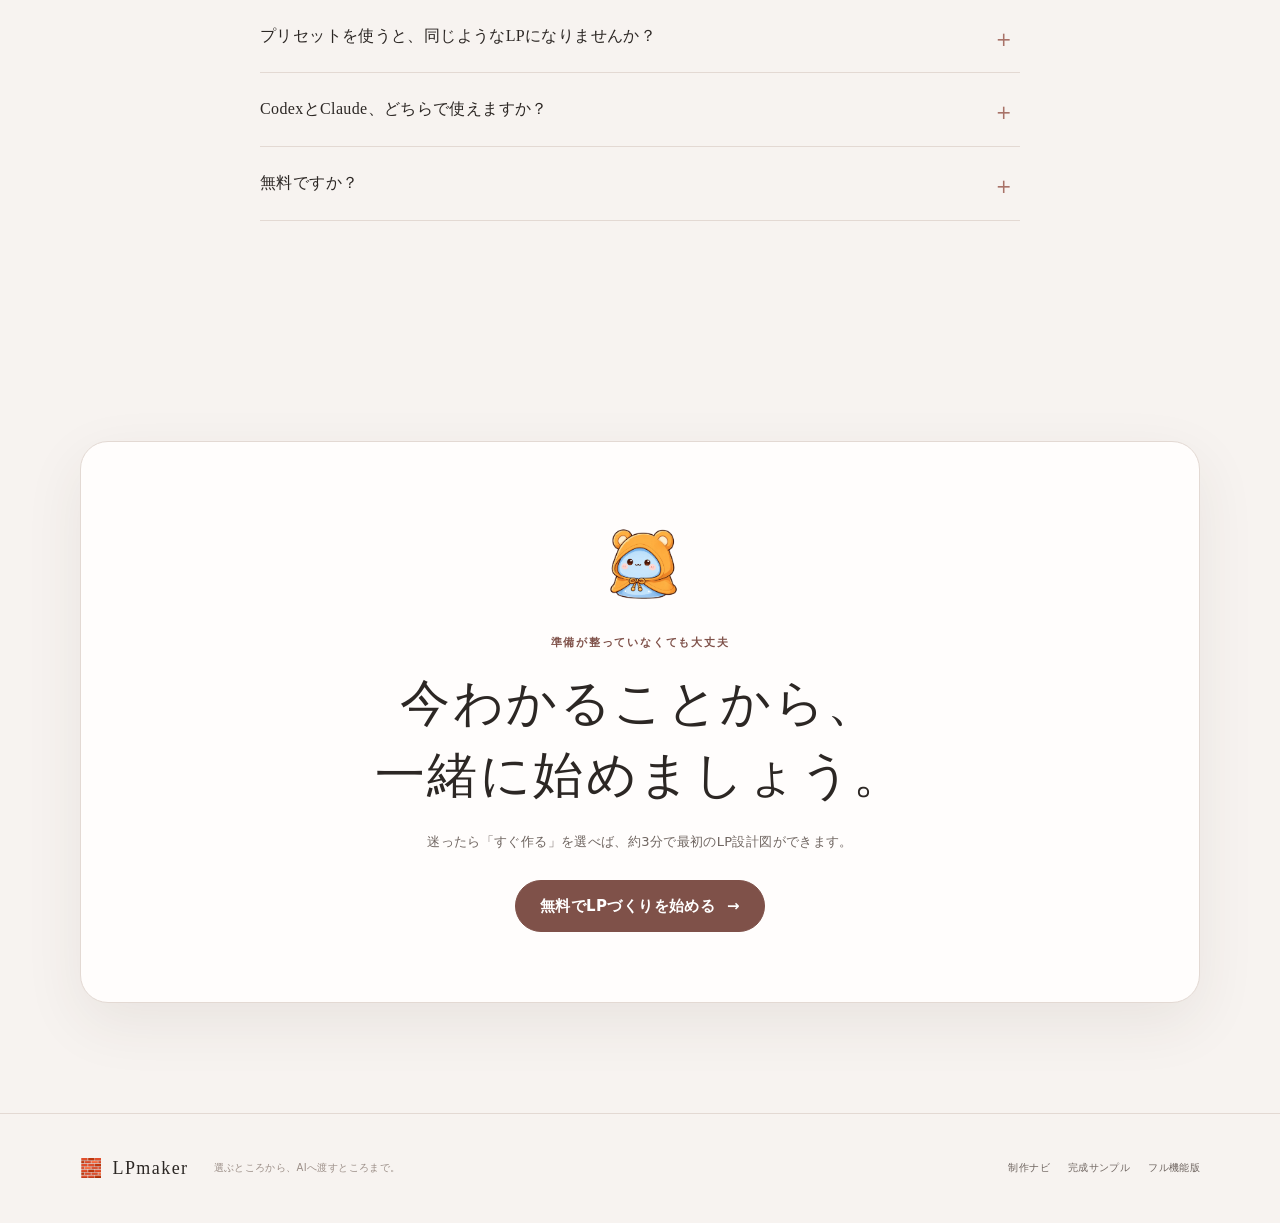
==== commit aced0b6a: "熊フードのもちすらにキャラを統一" ====
--- a/about/index.html
+++ b/about/index.html
@@ -8,12 +8,12 @@
   <meta property="og:type" content="website">
   <meta property="og:title" content="LPmaker ― LPづくりを、ひとりにしない。">
   <meta property="og:description" content="選ぶところから、画像整理、AIへの受け渡しまで。一歩ずつ進める無料のLP制作ナビ。">
-  <meta property="og:image" content="https://raw.githubusercontent.com/mochipj2025/LPmaker-2026/main/about/og.webp">
+  <meta property="og:image" content="https://raw.githubusercontent.com/mochipj2025/LPmaker-2026/main/about/og.webp?v=20260719-2">
   <meta property="og:image:width" content="1200">
   <meta property="og:image:height" content="630">
   <meta name="twitter:card" content="summary_large_image">
-  <meta name="twitter:image" content="https://raw.githubusercontent.com/mochipj2025/LPmaker-2026/main/about/og.webp">
-  <link rel="icon" type="image/webp" href="../assets/mascot/mascot-plain.webp">
+  <meta name="twitter:image" content="https://raw.githubusercontent.com/mochipj2025/LPmaker-2026/main/about/og.webp?v=20260719-2">
+  <link rel="icon" type="image/webp" href="../assets/mascot/mascot-bear-hood.webp">
   <link rel="stylesheet" href="style.css?v=20260719-1">
 </head>
 <body>
@@ -67,7 +67,7 @@
             <span>6</span>
           </div>
           <div class="guide-message">
-            <img src="../assets/mascot/mascot-image.webp" alt="画像づくりを案内するマスコット" width="96" height="96" decoding="async">
+            <img src="../assets/mascot/mascot-bear-hood.webp" alt="画像づくりを案内する熊フードのもちすら" width="96" height="96" decoding="async">
             <div>
               <b>ここは飛ばしてもOK</b>
               <p>画像を使うならアップロードするだけ。ファイル名の整理と軽量化はこちらで行います。</p>
@@ -251,7 +251,7 @@
 
     <section class="final-cta">
       <div class="container final-cta__inner">
-        <img src="../assets/mascot/mascot-launch.webp" alt="一緒にLP制作を始めるマスコット" width="132" height="132" loading="lazy" decoding="async">
+        <img src="../assets/mascot/mascot-bear-hood.webp" alt="一緒にLP制作を始める熊フードのもちすら" width="132" height="132" loading="lazy" decoding="async">
         <p class="section-kicker">準備が整っていなくても大丈夫</p>
         <h2>今わかることから、<br>一緒に始めましょう。</h2>
         <p>迷ったら「すぐ作る」を選べば、約3分で最初のLP設計図ができます。</p>
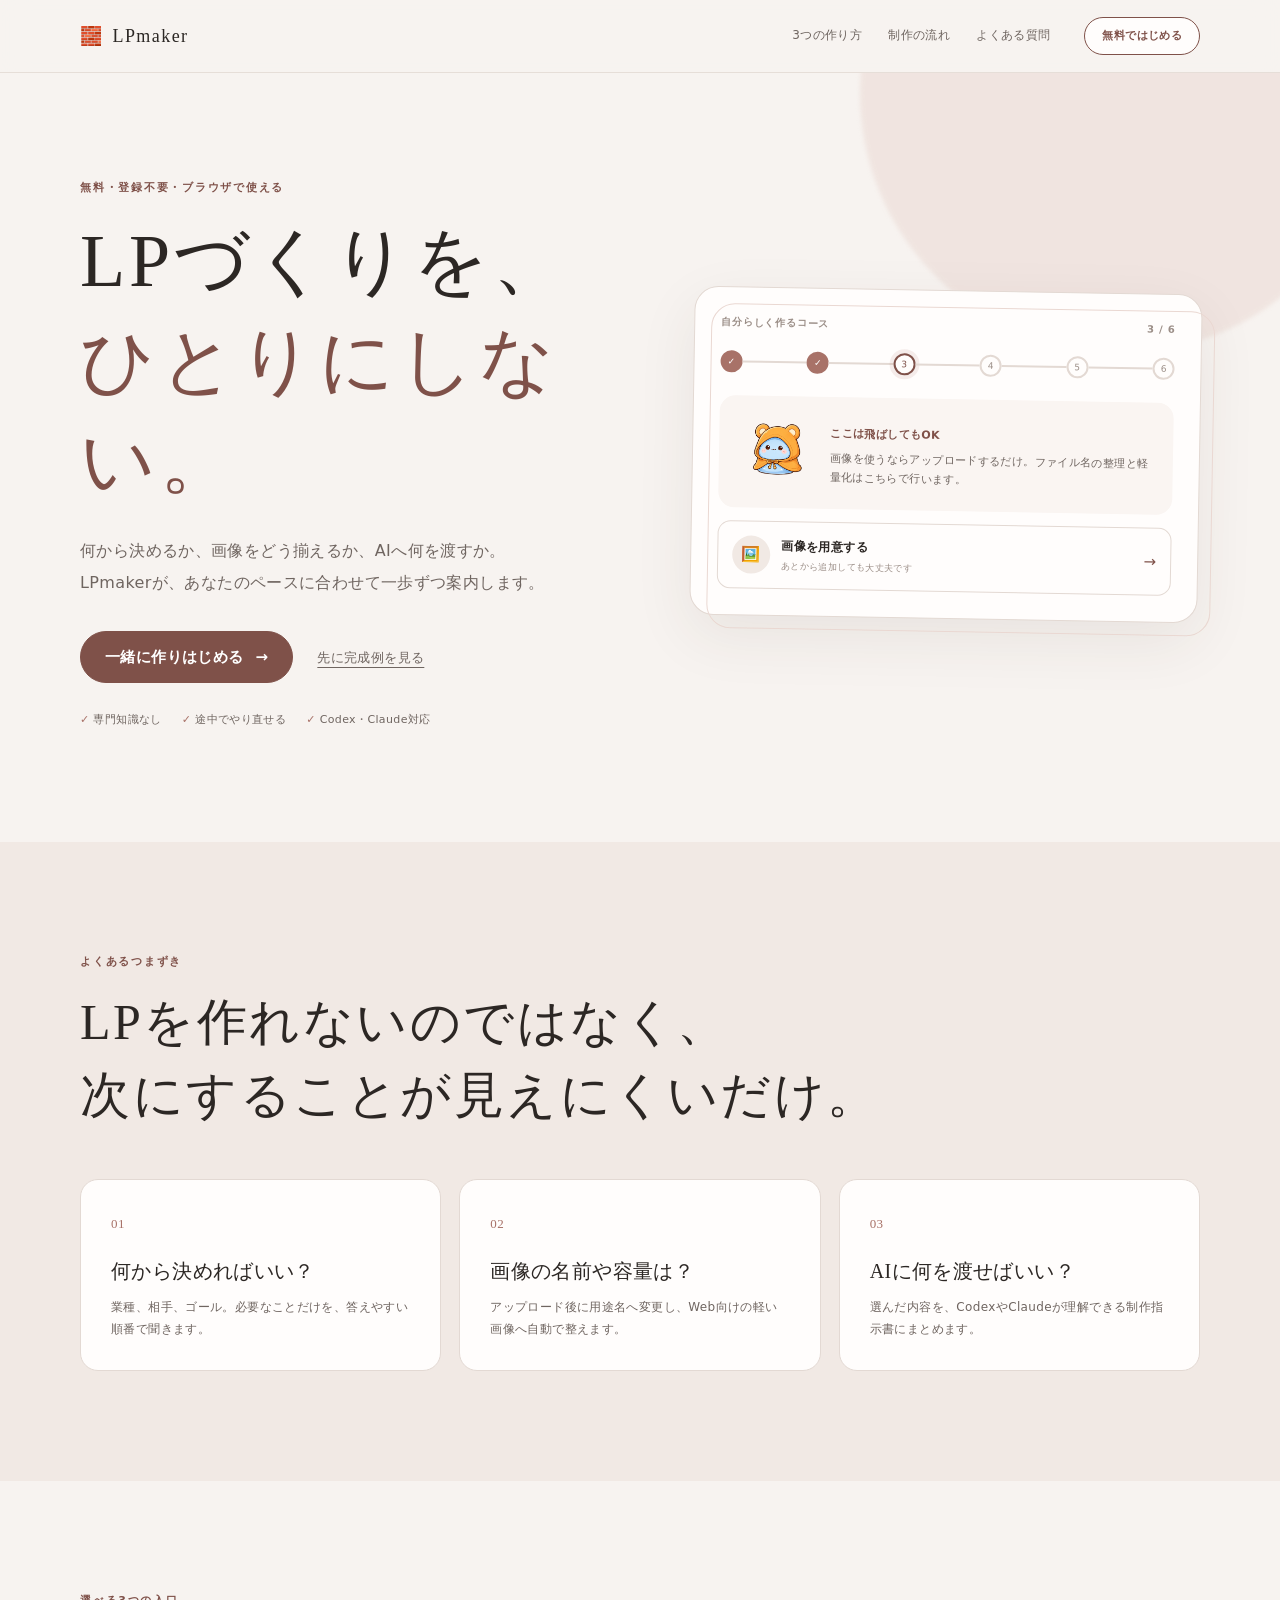
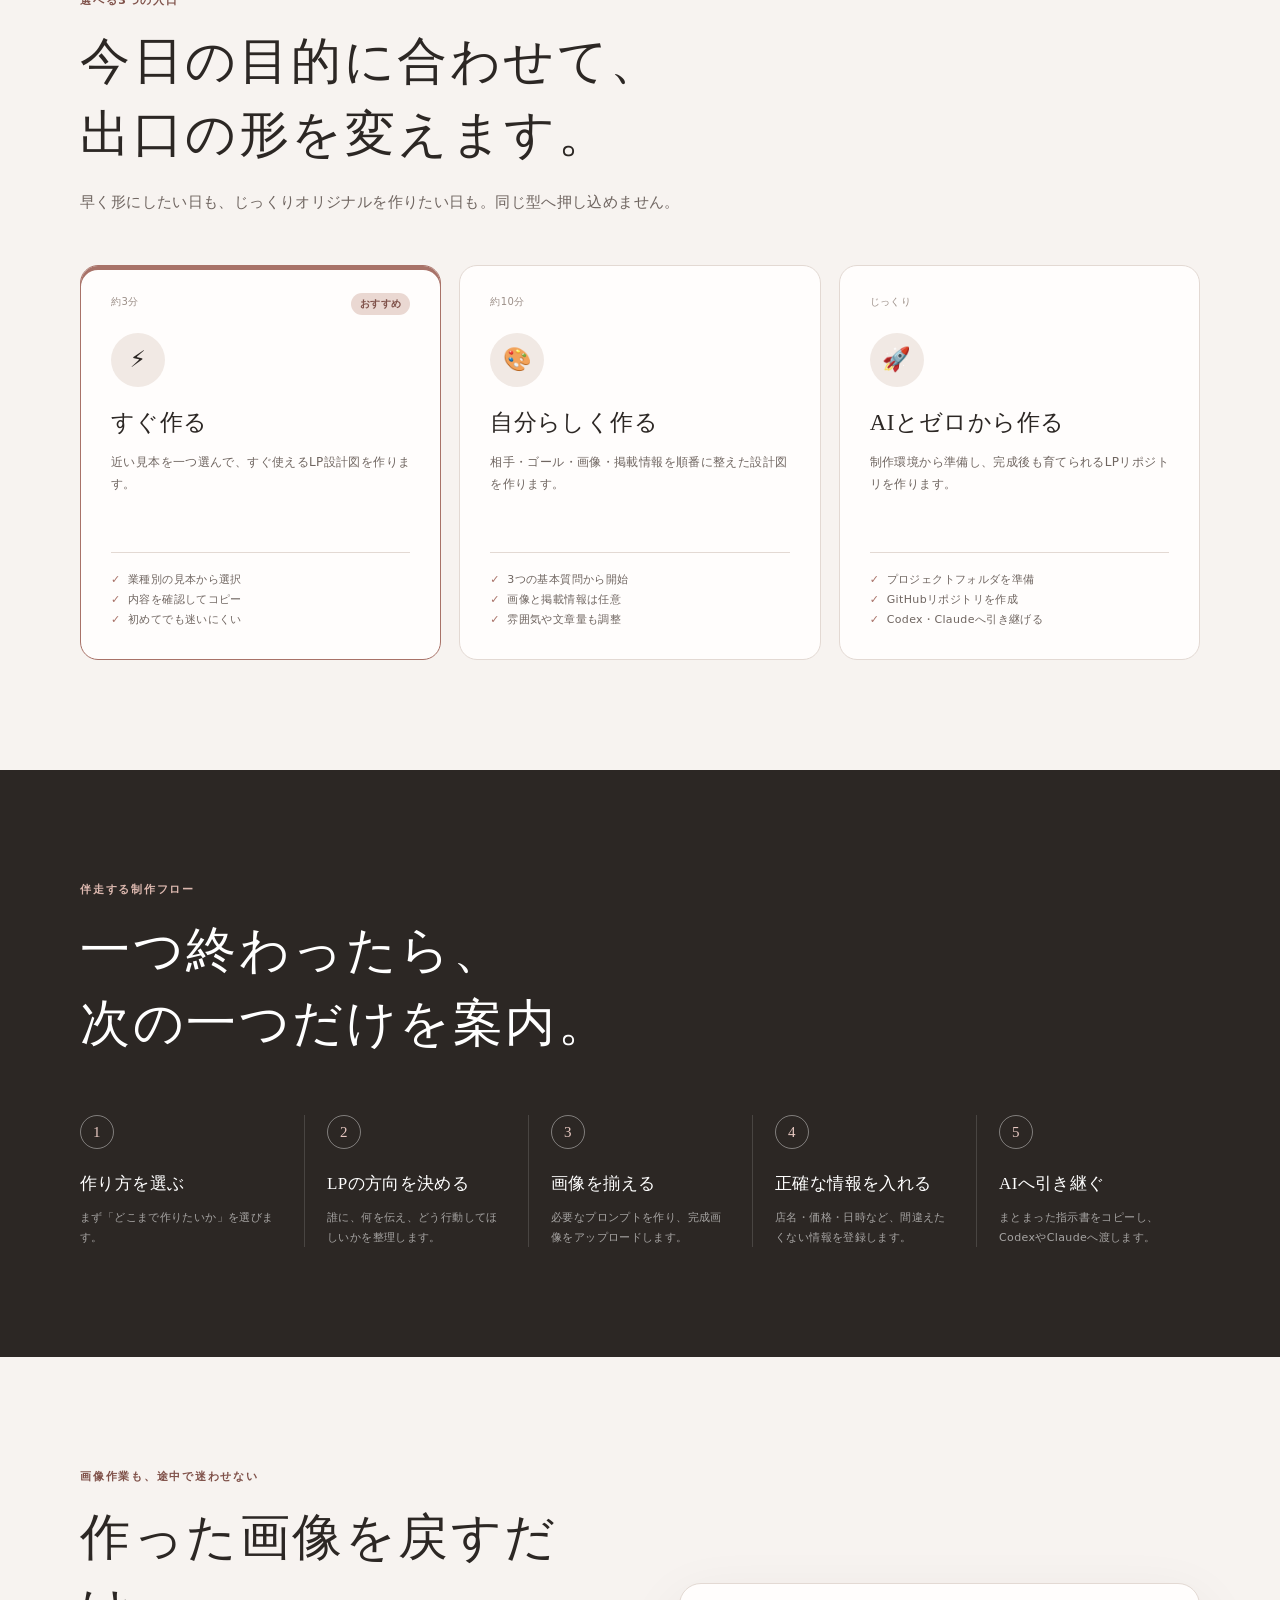
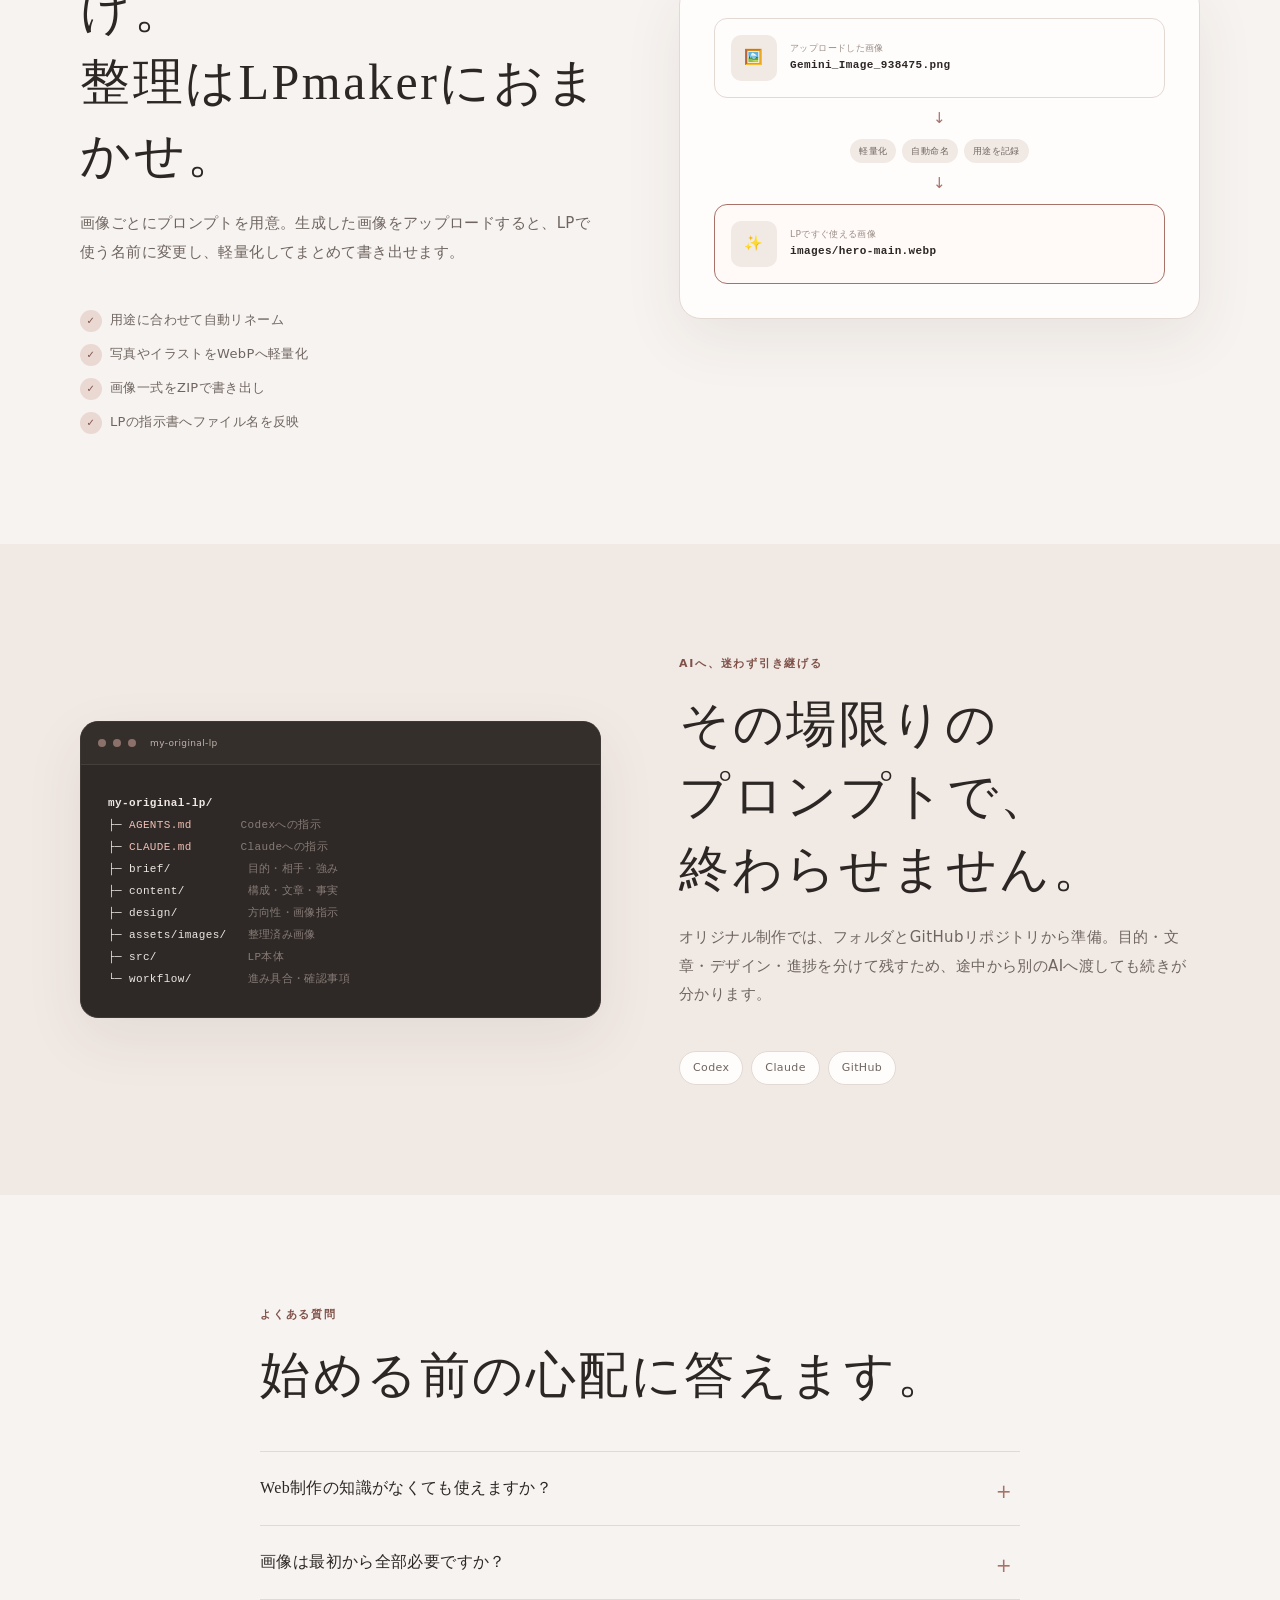
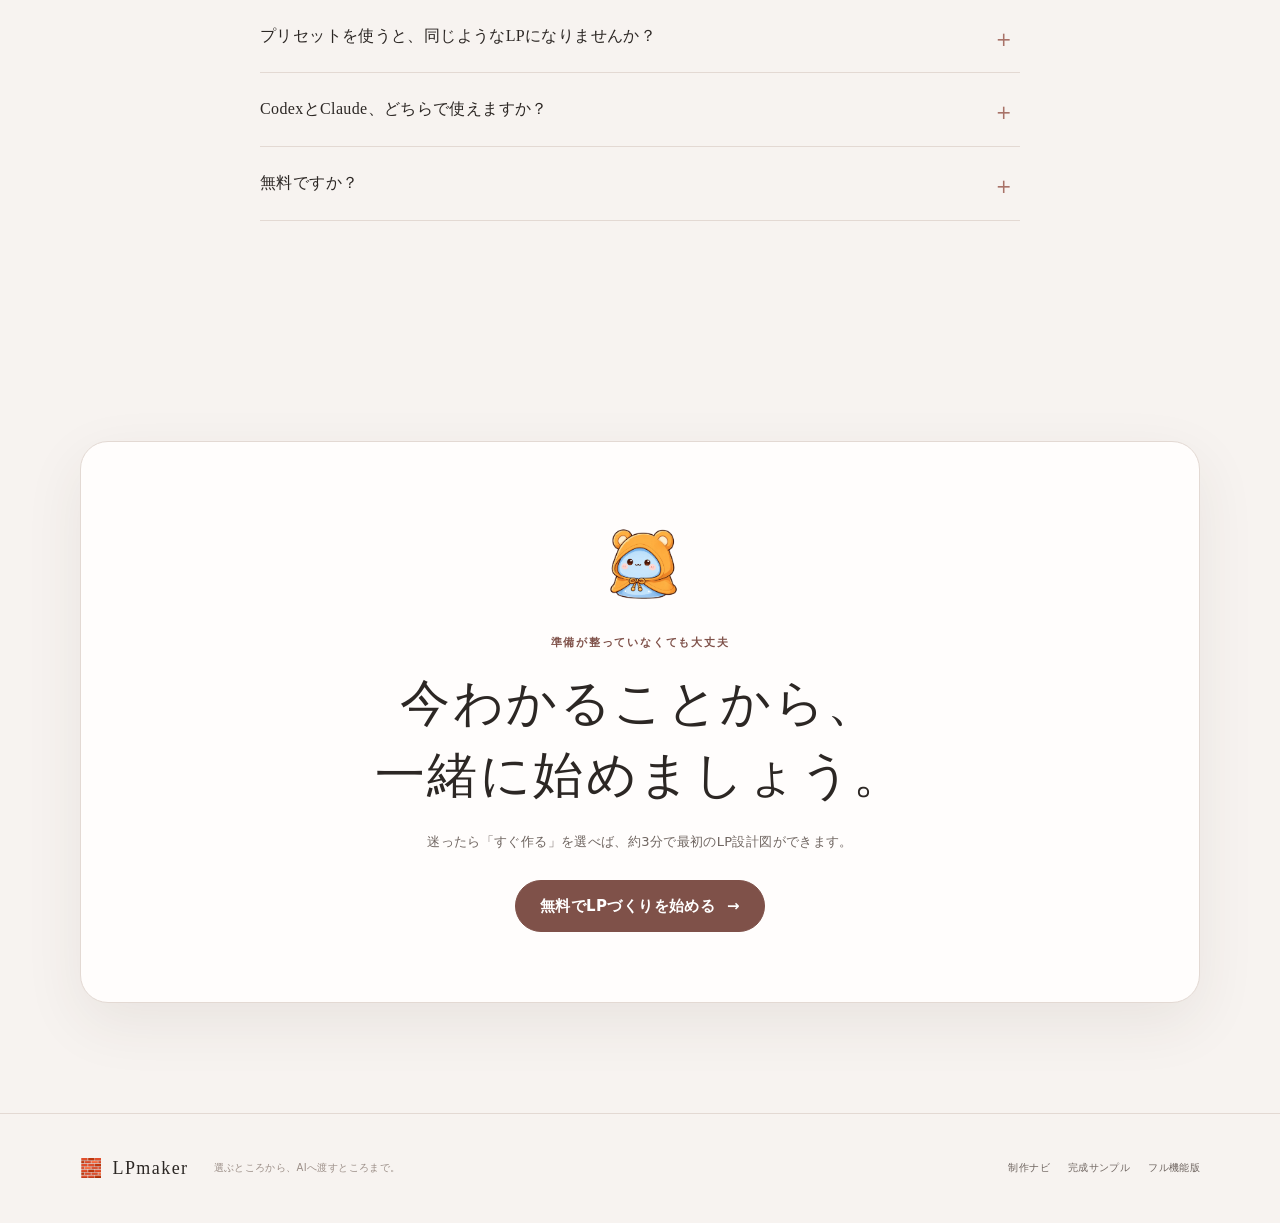
==== commit 5028f647: "説明LPの見出し改行を調整" ====
--- a/about/index.html
+++ b/about/index.html
@@ -14,7 +14,7 @@
   <meta name="twitter:card" content="summary_large_image">
   <meta name="twitter:image" content="https://raw.githubusercontent.com/mochipj2025/LPmaker-2026/main/about/og.webp?v=20260719-2">
   <link rel="icon" type="image/webp" href="../assets/mascot/mascot-bear-hood.webp">
-  <link rel="stylesheet" href="style.css?v=20260719-1">
+  <link rel="stylesheet" href="style.css?v=20260719-2">
 </head>
 <body>
   <header class="site-header">
@@ -211,7 +211,11 @@
         </div>
         <div>
           <p class="section-kicker">AIへ、迷わず引き継げる</p>
-          <h2 id="handoff-title">その場限りのプロンプトで、<br>終わらせません。</h2>
+          <h2 id="handoff-title" class="headline-stack">
+            <span>その場限りの</span>
+            <span>プロンプトで、</span>
+            <span>終わらせません。</span>
+          </h2>
           <p class="section-lead">
             オリジナル制作では、フォルダとGitHubリポジトリから準備。目的・文章・デザイン・進捗を分けて残すため、途中から別のAIへ渡しても続きが分かります。
           </p>
--- a/about/style.css
+++ b/about/style.css
@@ -102,6 +102,7 @@
 .section--soft { background: var(--surface-soft); }
 .section--ink { background: var(--ink); color: #fff; }
 .section h2, .final-cta h2 { margin-bottom: 18px; font-size: clamp(31px, 4.4vw, 50px); line-height: 1.45; }
+.headline-stack span { display: block; white-space: nowrap; }
 .section-lead { max-width: 690px; margin-bottom: 42px; color: var(--ink-soft); font-size: 15px; line-height: 1.9; }
 .section--ink .section-kicker { color: #dcb8af; }
 
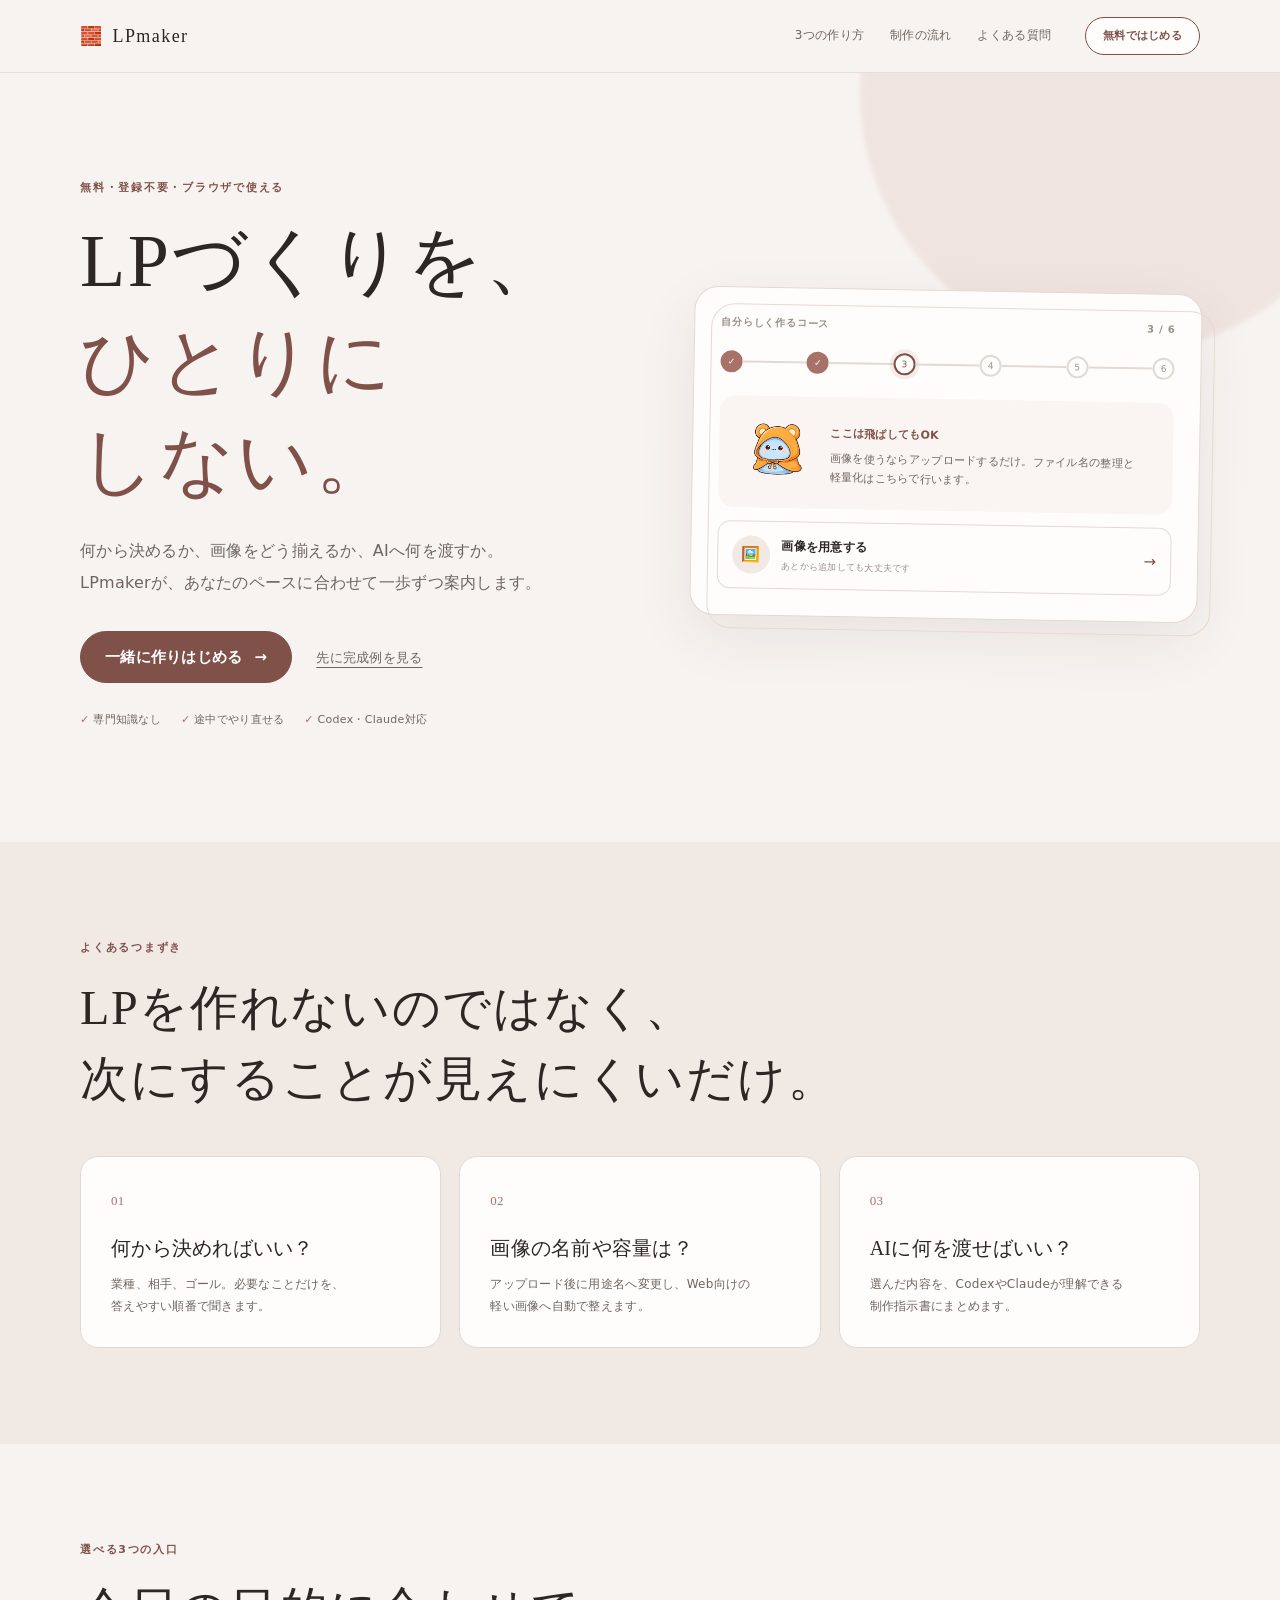
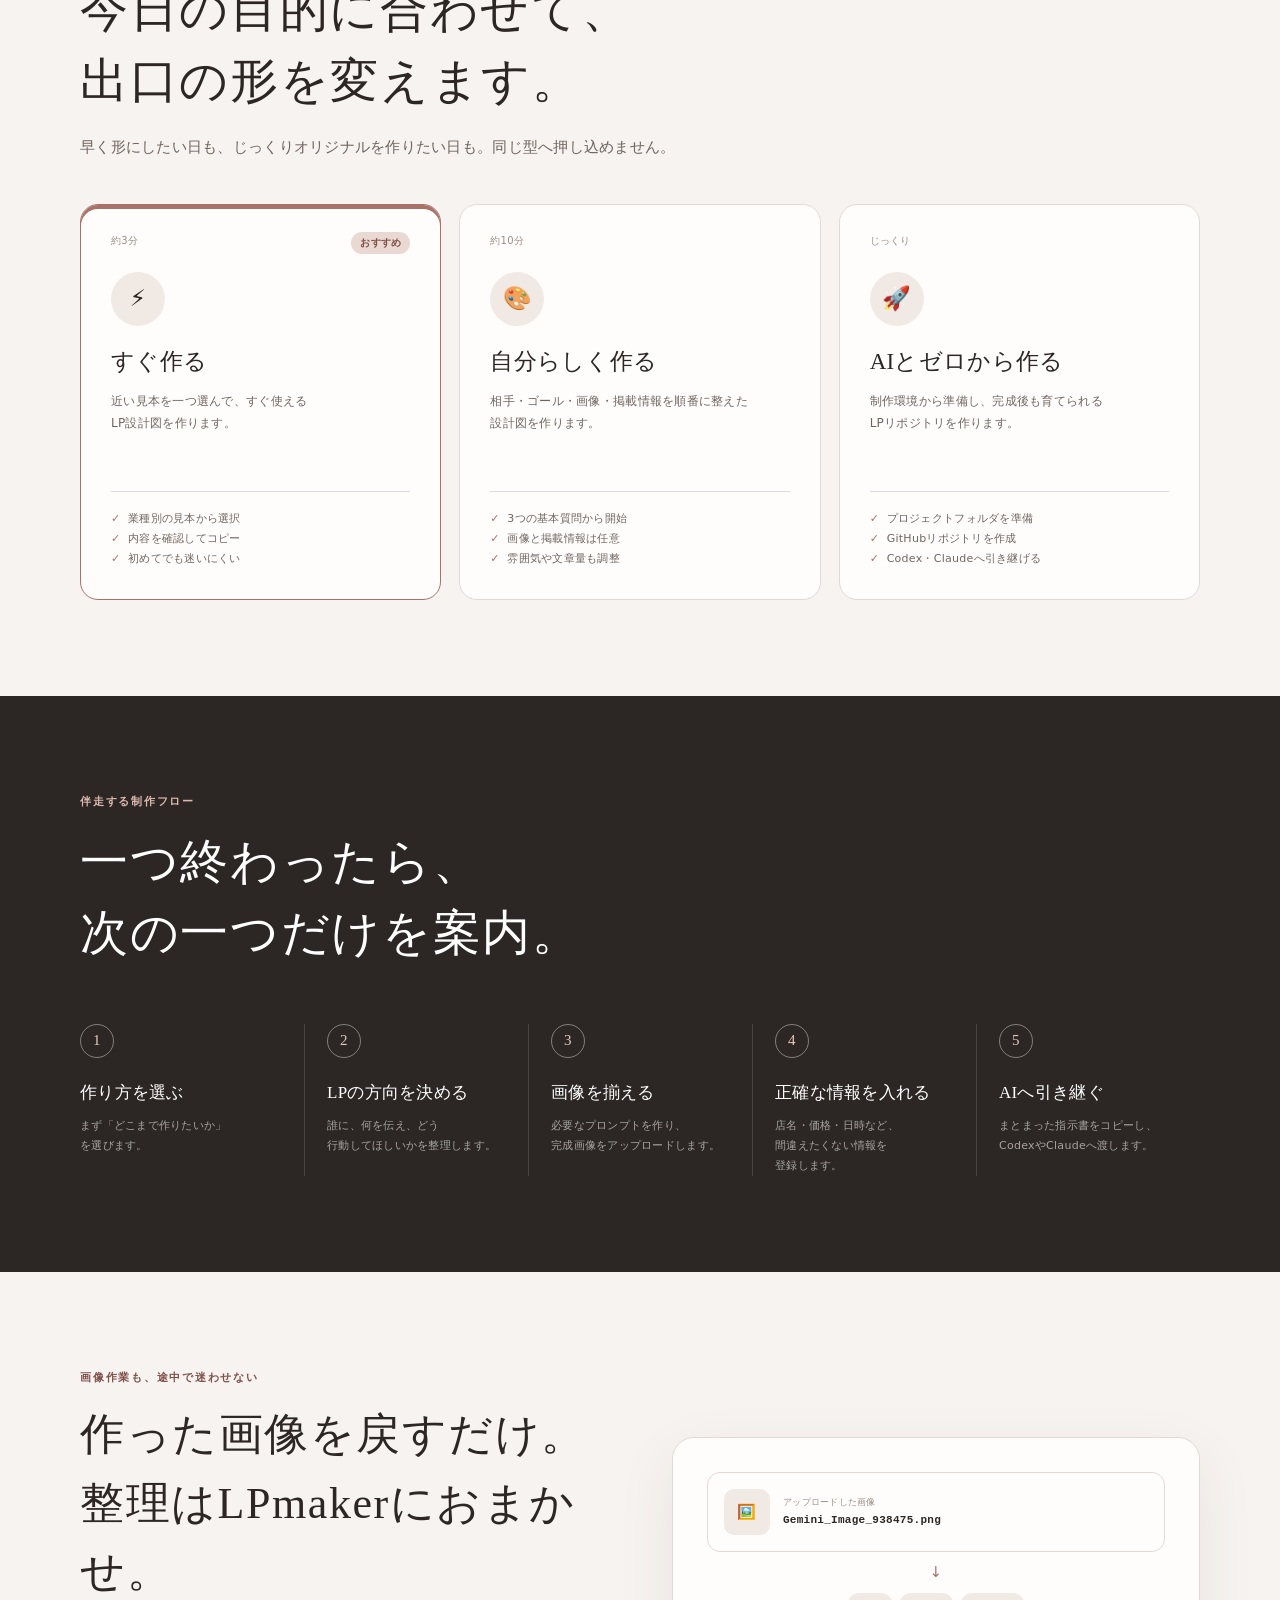
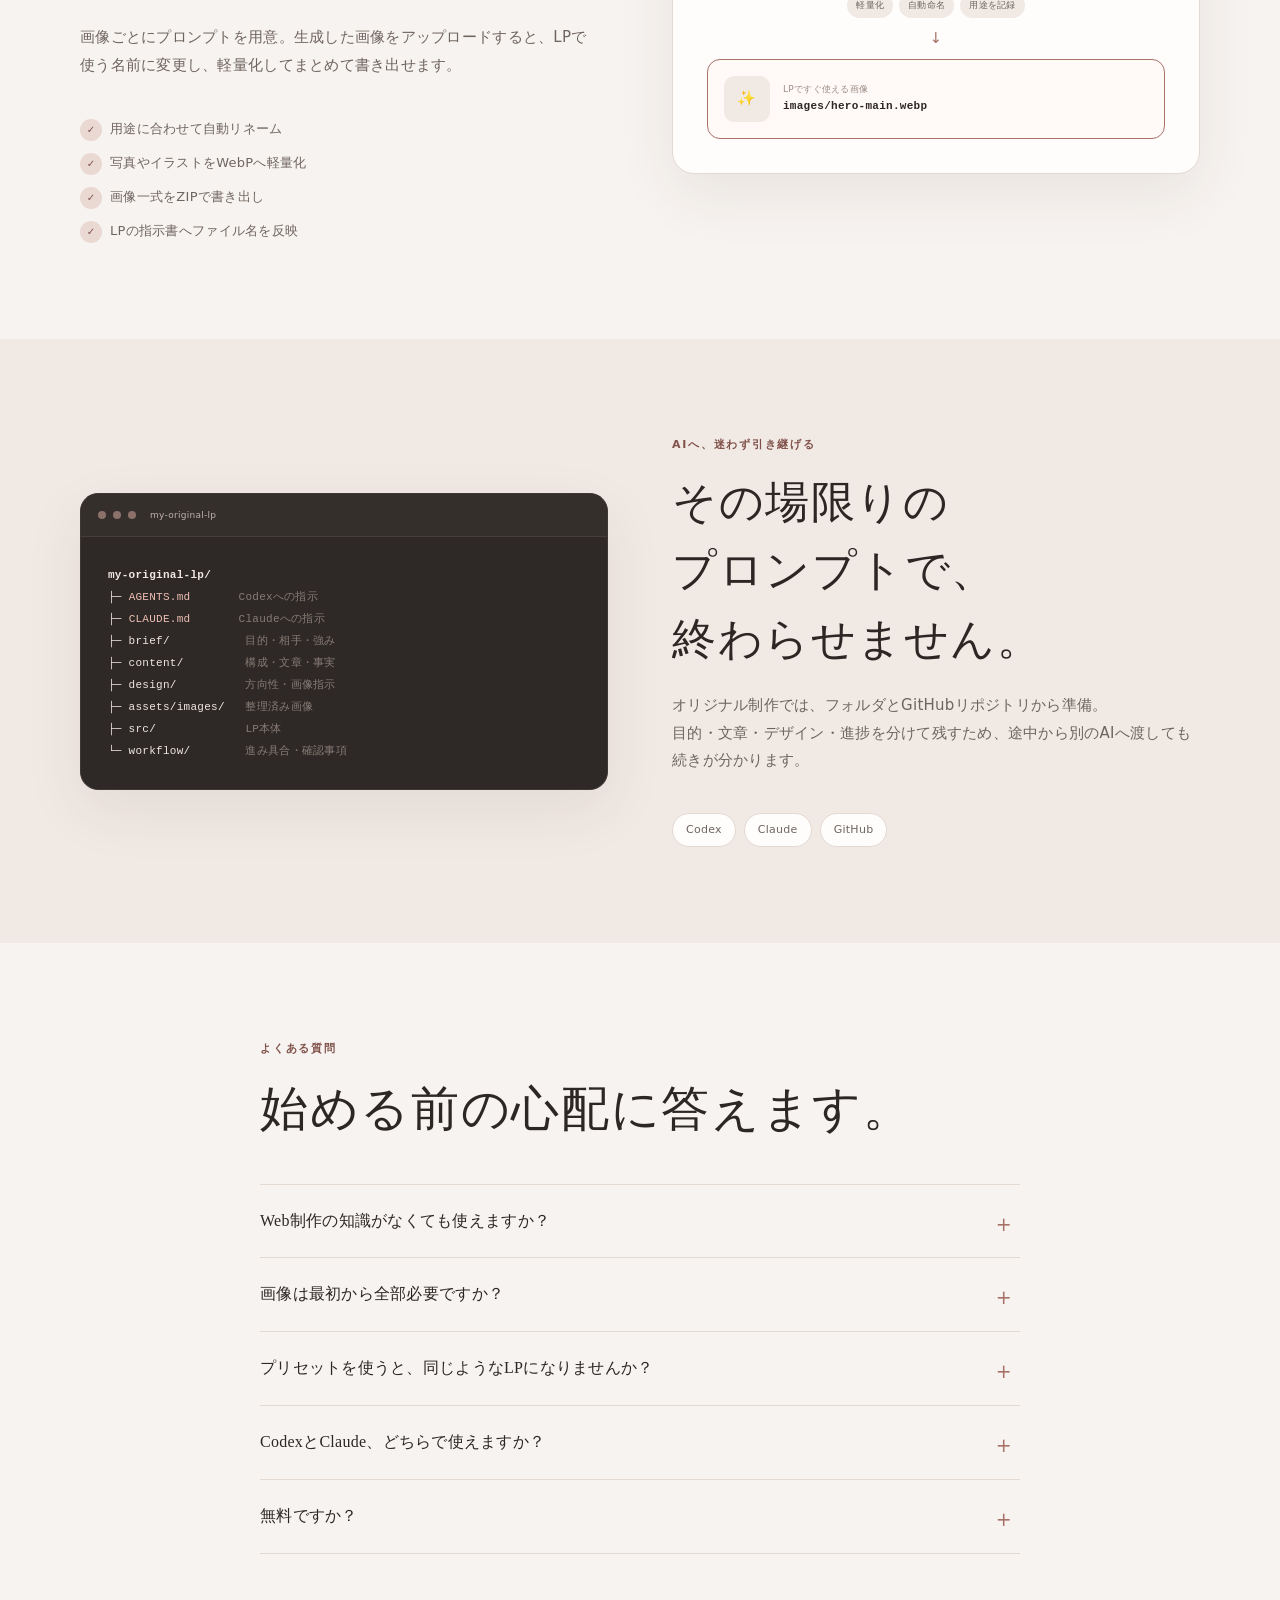
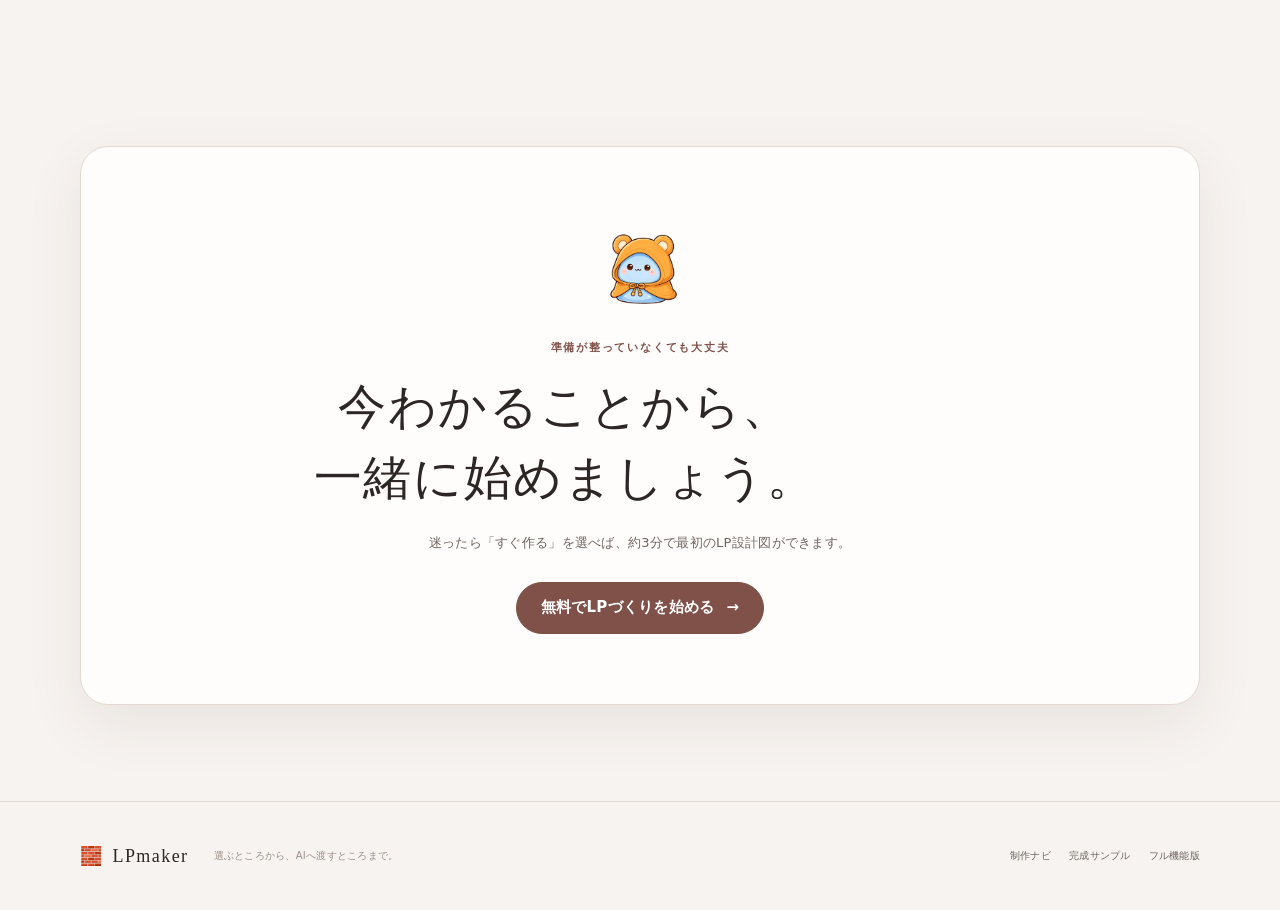
==== commit 82c7a789: "説明LP全体の改行と余白を調整" ====
--- a/about/index.html
+++ b/about/index.html
@@ -14,7 +14,7 @@
   <meta name="twitter:card" content="summary_large_image">
   <meta name="twitter:image" content="https://raw.githubusercontent.com/mochipj2025/LPmaker-2026/main/about/og.webp?v=20260719-2">
   <link rel="icon" type="image/webp" href="../assets/mascot/mascot-bear-hood.webp">
-  <link rel="stylesheet" href="style.css?v=20260719-2">
+  <link rel="stylesheet" href="style.css?v=20260719-3">
 </head>
 <body>
   <header class="site-header">
@@ -217,7 +217,8 @@
             <span>終わらせません。</span>
           </h2>
           <p class="section-lead">
-            オリジナル制作では、フォルダとGitHubリポジトリから準備。目的・文章・デザイン・進捗を分けて残すため、途中から別のAIへ渡しても続きが分かります。
+            オリジナル制作では、フォルダと<span class="no-break">GitHubリポジトリ</span>から準備。
+            <span class="no-break">目的・文章・デザイン・進捗</span>を分けて残すため、途中から<span class="no-break">別のAI</span>へ渡しても続きが分かります。
           </p>
           <div class="ai-tags"><span>Codex</span><span>Claude</span><span>GitHub</span></div>
         </div>
--- a/about/style.css
+++ b/about/style.css
@@ -23,7 +23,9 @@
   font-family: var(--sans);
   font-size: 15px;
   line-height: 1.8;
-  letter-spacing: 0.025em;
+  letter-spacing: 0.018em;
+  line-break: strict;
+  word-break: normal;
   -webkit-font-smoothing: antialiased;
 }
 
@@ -71,7 +73,20 @@
 .hero__grid { display: grid; grid-template-columns: 1.03fr .97fr; gap: 72px; align-items: center; }
 .eyebrow, .section-kicker { margin: 0 0 14px; color: var(--rose-deep); font-size: 11px; font-weight: 700; letter-spacing: .16em; }
 h1, h2, h3, p { margin-top: 0; }
-h1, h2 { font-family: var(--serif); font-weight: 400; letter-spacing: .05em; }
+h1, h2 {
+  font-family: var(--serif);
+  font-weight: 400;
+  letter-spacing: .035em;
+  overflow-wrap: normal;
+  text-wrap: balance;
+}
+h3 { text-wrap: balance; }
+p, li, summary { text-wrap: pretty; }
+.no-break { white-space: nowrap; }
+
+@supports (word-break: auto-phrase) {
+  h1, h2, h3, p, li, summary { word-break: auto-phrase; }
+}
 h1 { margin-bottom: 24px; font-size: clamp(42px, 6vw, 74px); line-height: 1.35; }
 h1 em { color: var(--rose-deep); font-style: normal; }
 .hero__lead { margin-bottom: 32px; color: var(--ink-soft); font-size: 16px; line-height: 2; }
@@ -98,15 +113,20 @@
 .guide-task small { color: var(--ink-faint); font-size: 9px; }
 .guide-task__next { color: var(--rose-deep); }
 
-.section { padding: 110px 0; }
+.section { padding: 96px 0; }
 .section--soft { background: var(--surface-soft); }
 .section--ink { background: var(--ink); color: #fff; }
-.section h2, .final-cta h2 { margin-bottom: 18px; font-size: clamp(31px, 4.4vw, 50px); line-height: 1.45; }
+.section h2, .final-cta h2 {
+  max-width: 19em;
+  margin-bottom: 18px;
+  font-size: clamp(31px, 4vw, 48px);
+  line-height: 1.48;
+}
 .headline-stack span { display: block; white-space: nowrap; }
-.section-lead { max-width: 690px; margin-bottom: 42px; color: var(--ink-soft); font-size: 15px; line-height: 1.9; }
+.section-lead { max-width: 690px; margin-bottom: 38px; color: var(--ink-soft); font-size: 15px; line-height: 1.85; }
 .section--ink .section-kicker { color: #dcb8af; }
 
-.worry-grid, .route-grid { display: grid; grid-template-columns: repeat(3, 1fr); gap: 18px; margin-top: 48px; }
+.worry-grid, .route-grid { display: grid; grid-template-columns: repeat(3, minmax(0, 1fr)); gap: 18px; margin-top: 42px; }
 .worry-card, .route-card { padding: 30px; border: 1px solid var(--line); border-radius: 18px; background: var(--surface); }
 .worry-card > span { color: var(--rose); font-family: var(--serif); font-size: 13px; }
 .worry-card h3 { margin: 16px 0 8px; font-family: var(--serif); font-size: 20px; font-weight: 400; }
@@ -130,7 +150,10 @@
 .flow-list h3 { margin-bottom: 8px; font-family: var(--serif); font-size: 17px; font-weight: 400; }
 .flow-list p { margin: 0; color: rgba(255,255,255,.58); font-size: 11px; }
 
-.feature-grid { display: grid; grid-template-columns: 1fr 1fr; gap: 78px; align-items: center; }
+.feature-grid { display: grid; grid-template-columns: repeat(2, minmax(0, 1fr)); gap: 64px; align-items: center; }
+.feature-grid > * { min-width: 0; }
+.feature-grid h2 { max-width: 13em; font-size: clamp(31px, 3.5vw, 44px); line-height: 1.55; }
+.feature-grid .section-lead { max-width: 36em; }
 .feature-grid--reverse > :first-child { order: 0; }
 .check-list { display: grid; gap: 10px; margin: 0; padding: 0; color: var(--ink-soft); font-size: 13px; list-style: none; }
 .check-list span { display: inline-grid; width: 22px; height: 22px; margin-right: 8px; place-items: center; border-radius: 50%; background: var(--rose-soft); color: var(--rose-deep); font-size: 10px; }
@@ -164,7 +187,7 @@
 .faq-list details[open] summary::after { content: "−"; }
 .faq-list details p { margin: -5px 0 22px; padding-right: 50px; color: var(--ink-soft); font-size: 12px; }
 
-.final-cta { padding: 110px 0; text-align: center; }
+.final-cta { padding: 96px 0; text-align: center; }
 .final-cta__inner { padding: 70px 28px; border: 1px solid var(--line); border-radius: 28px; background: var(--surface); box-shadow: var(--shadow); }
 .final-cta img { width: 112px; height: 112px; object-fit: contain; }
 .final-cta h2 { margin-top: 8px; }
@@ -181,7 +204,7 @@
   .site-header__inner { gap: 16px; }
   .site-header .button { margin-left: auto; }
   .hero { padding: 76px 0 88px; }
-  .hero__grid, .feature-grid { grid-template-columns: 1fr; gap: 52px; }
+  .hero__grid, .feature-grid { grid-template-columns: 1fr; gap: 46px; }
   .hero__copy { max-width: 680px; }
   .hero-guide { width: min(580px, 100%); justify-self: center; }
   .worry-grid, .route-grid { grid-template-columns: 1fr; }
@@ -207,15 +230,16 @@
   .hero-guide { padding: 18px; transform: none; }
   .guide-message { grid-template-columns: 62px 1fr; padding: 12px; }
   .guide-message img { width: 62px; height: 62px; }
-  .section { padding: 76px 0; }
+  .section { padding: 68px 0; }
   .section h2, .final-cta h2 { font-size: 30px; }
+  .feature-grid h2 { font-size: 30px; line-height: 1.55; }
   .worry-grid, .route-grid { margin-top: 34px; }
   .worry-card, .route-card { padding: 24px; }
   .rename-demo { padding: 20px 16px; }
   .rename-demo__process { flex-wrap: wrap; }
   .folder-demo pre { padding: 20px; font-size: 9.5px; }
   .faq-list summary { font-size: 14px; line-height: 1.6; }
-  .final-cta { padding: 72px 0; }
+  .final-cta { padding: 68px 0; }
   .final-cta__inner { padding: 48px 20px; }
   .site-footer__inner { grid-template-columns: 1fr; text-align: center; }
   .site-footer__inner .brand, .site-footer__inner > div { justify-content: center; }
